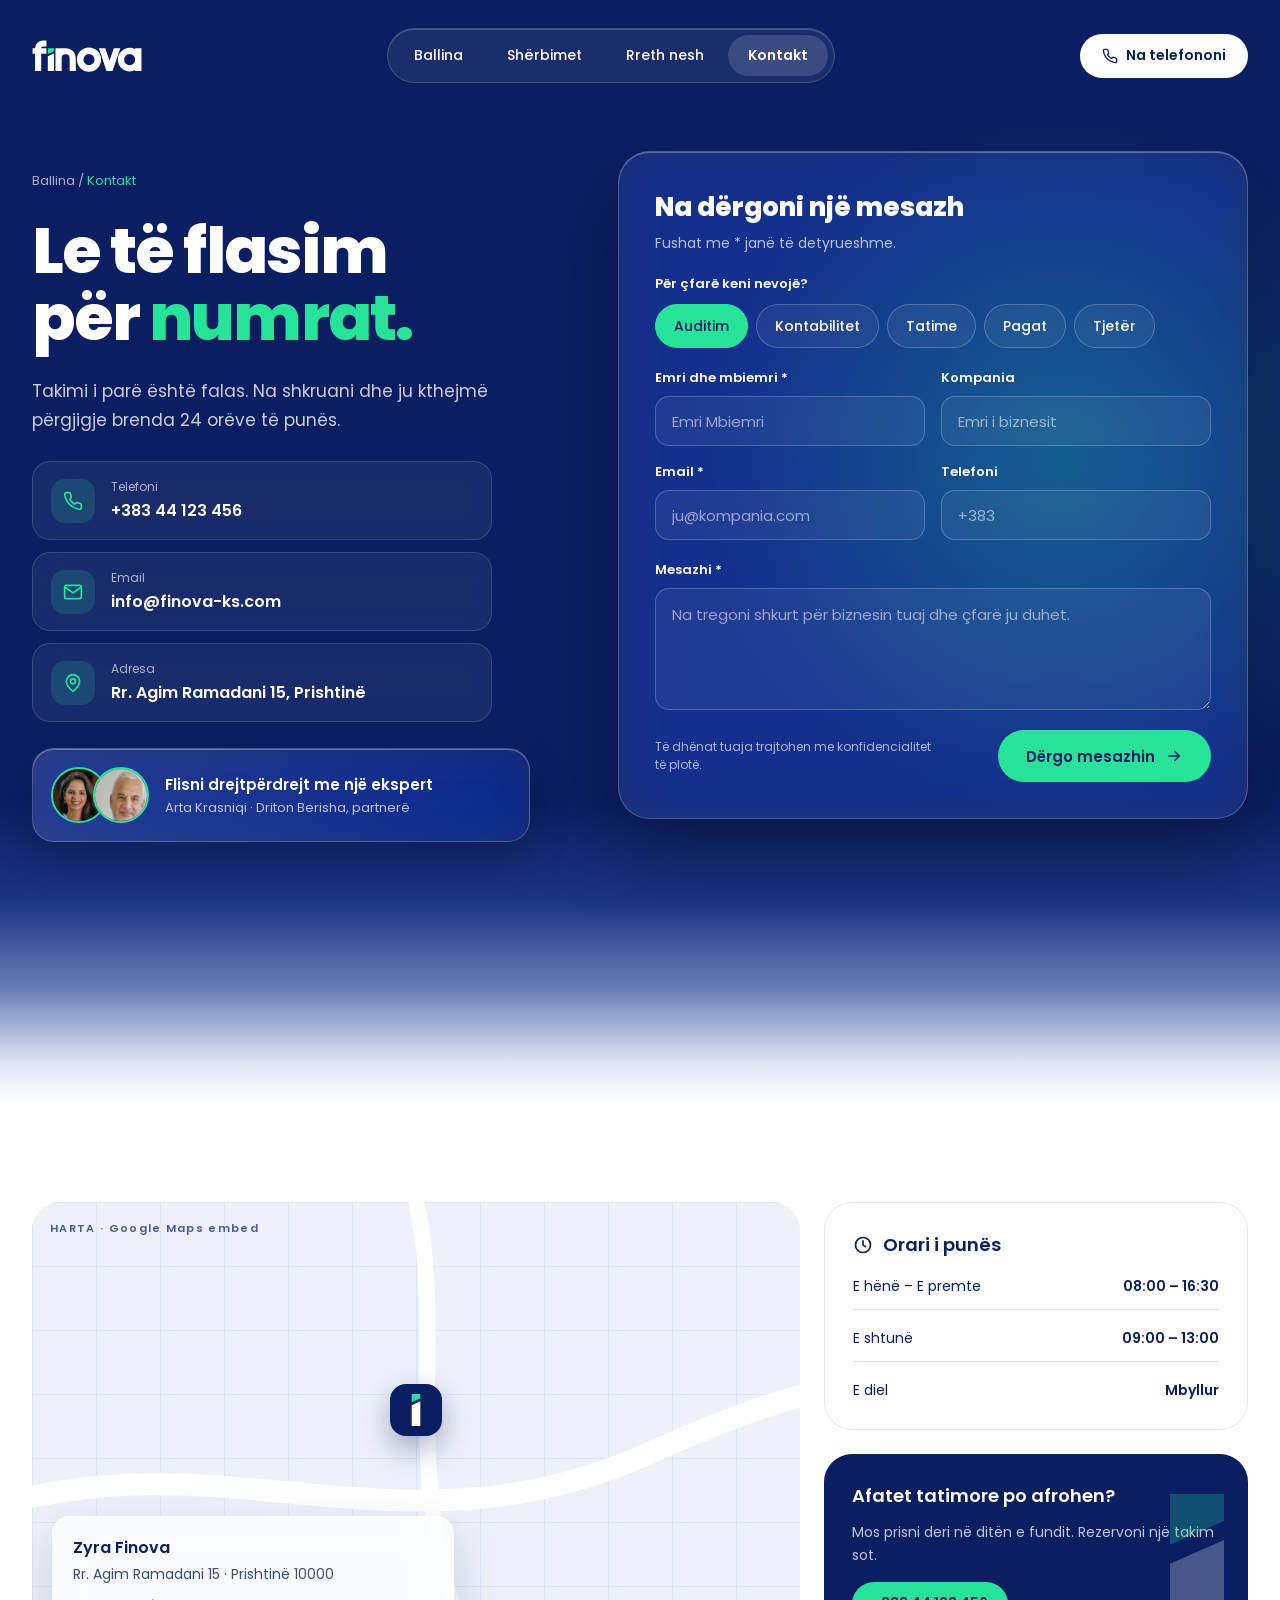
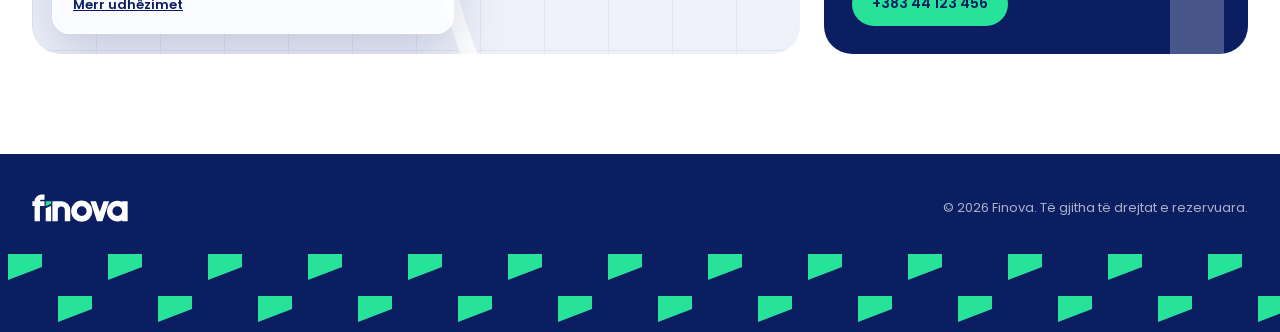
==== kontakt.html @ 89116304 "Add files via upload" ====
<!doctype html>
<html lang="sq">
<head>
<meta charset="utf-8">
<meta name="viewport" content="width=device-width, initial-scale=1">
<title>Finova · Kontakt</title>
<meta name="description" content="Finova: auditim, kontabilitet dhe këshillim financiar. Saktësi me qasje njerëzore.">
<link rel="icon" href="images/favicon.svg" type="image/svg+xml">
<link rel="preconnect" href="https://fonts.googleapis.com">
<link rel="stylesheet" href="https://fonts.googleapis.com/css2?family=Poppins:wght@400;500;600;800&amp;display=swap">
<style>
body{margin:0;background:#ffffff}
a{color:inherit;text-decoration:none}a:hover{color:inherit;opacity:.85}
@keyframes fnUp{from{opacity:0;translate:0 28px}to{opacity:1;translate:0 0}}
@keyframes fnPop{from{opacity:0;scale:.9}to{opacity:1;scale:1}}
@keyframes fnDrift{0%{translate:0 0}100%{translate:-70px 50px}}
@keyframes fnUnder{from{background-size:0% 5px}to{background-size:100% 5px}}
@keyframes fnPing{0%{box-shadow:0 0 0 0 rgba(39,227,154,.65)}100%{box-shadow:0 0 0 12px rgba(39,227,154,0)}}
@keyframes fnBar{from{width:0}to{width:100%}}
.fn-up{animation:fnUp .9s cubic-bezier(.2,.7,.2,1) both}
.fn-pop{animation:fnPop 1.1s cubic-bezier(.2,.7,.2,1) both}
.fn-d1{animation-delay:.05s}.fn-d2{animation-delay:.18s}.fn-d3{animation-delay:.32s}.fn-d4{animation-delay:.46s}.fn-d5{animation-delay:.6s}
.fn-under{background:linear-gradient(#27E39A,#27E39A) left 92%/0% 5px no-repeat;animation:fnUnder 1s 1s ease-out forwards}
.fn-ping{animation:fnPing 1.8s ease-out infinite}
.fn-bar{animation:fnBar 2.2s .9s cubic-bezier(.2,.7,.2,1) both}
.fn-btn{transition:transform .25s ease,box-shadow .25s ease}.fn-btn:hover{transform:translateY(-2px);box-shadow:0 12px 28px rgba(39,227,154,.35)}
.fn-lift{transition:transform .4s cubic-bezier(.2,.7,.2,1),box-shadow .4s ease}.fn-lift:hover{transform:translateY(-6px);box-shadow:0 28px 60px rgba(11,30,98,.16)}
.fn-zoom img{transition:transform .9s cubic-bezier(.2,.7,.2,1)}.fn-zoom:hover img{transform:scale(1.06)}
@supports (animation-timeline: view()){.fn-reveal{animation:fnUp linear both;animation-timeline:view();animation-range:entry 0% cover 28%}}
@media (prefers-reduced-motion: reduce){*{animation:none!important;transition:none!important}}
input::placeholder,textarea::placeholder{color:rgba(255,255,255,0.55)}
@keyframes fnPulse{0%{transform:scale(1);opacity:.6}100%{transform:scale(2.4);opacity:0}}
</style>
<style>@media (max-width:640px){h1{font-size:44px!important}h2{font-size:32px!important}header nav{order:3;width:100%;justify-content:center}}</style>
</head>
<body>
<div style="font-family: 'Poppins', system-ui, sans-serif; color: #0B1E62; background: #ffffff; min-width: 0">

<!-- ============ HERO + FORM ============ -->
<section style="position: relative; overflow: hidden; background: linear-gradient(180deg, #0B1E62 0%, #0B1E62 calc(100% - 300px), #1c3583 calc(100% - 200px), #6f80b8 calc(100% - 110px), #dfe4f3 calc(100% - 40px), #ffffff 100%); color: #ffffff; padding-bottom: 260px">
  <div aria-hidden="true" style="position: absolute; width: 760px; height: 760px; right: -160px; top: 80px; border-radius: 50%; background: radial-gradient(circle, rgba(39,227,154,0.24) 0%, rgba(39,227,154,0) 65%)"></div>

  <header style="position: relative; max-width: 1240px; margin: 0 auto; padding: 28px 32px; display: flex; flex-wrap: wrap; align-items: center; justify-content: space-between; gap: 20px">
    <a href="index.html" aria-label="Finova, ballina" style="display: flex">
      <svg role="img" aria-label="finova" viewBox="398 370 1206 352" style="height: 32px; width: 110px"><g fill="#ffffff" fill-rule="evenodd"><path d="M430,712 L430,520 L402,520 L402,460 L430,460 A90,85 0 0 1 520,375 L555,375 L555,442 L520,442 A23,18 0 0 0 497,460 L555,460 L555,520 L497,520 L497,712 Z"></path><path d="M570,548 L638,518 L638,712 L570,712 Z"></path><path d="M654,712 L654,460 L770,460 A108,108 0 0 1 878,568 L878,712 L810,712 L810,572 A44,44 0 0 0 722,572 L722,712 Z"></path><path d="M890,586 a133,133 0 1 0 266,0 a133,133 0 1 0 -266,0 Z M962,586 a61,61 0 1 0 122,0 a61,61 0 1 0 -122,0 Z"></path><path d="M1132,460 L1202,460 L1249,595 L1297,460 L1367,460 L1282,712 L1215,712 Z"></path><path d="M1531,460 L1600,460 L1600,712 L1531,712 L1531,701 A130,130 0 1 1 1531,471 Z M1409,586 a61,61 0 1 0 122,0 a61,61 0 1 0 -122,0 Z"></path></g><path fill="#27E39A" d="M570,460 L638,460 L638,494 L570,524 Z"></path></svg>
    </a>
    <nav aria-label="Kryesore" style="display: flex; flex-wrap: wrap; gap: 4px; padding: 6px; border-radius: 999px; background: rgba(255,255,255,0.07); border: 1px solid rgba(255,255,255,0.16); backdrop-filter: blur(16px); -webkit-backdrop-filter: blur(16px); box-shadow: inset 0 1px 0 rgba(255,255,255,0.18)">
      <a href="index.html" style="padding: 10px 20px; border-radius: 999px; font-size: 14px; font-weight: 500">Ballina</a>
      <a href="sherbimet.html" style="padding: 10px 20px; border-radius: 999px; font-size: 14px; font-weight: 500">Shërbimet</a>
      <a href="index.html#rreth" style="padding: 10px 20px; border-radius: 999px; font-size: 14px; font-weight: 500">Rreth nesh</a>
      <a href="kontakt.html" style="padding: 10px 20px; border-radius: 999px; font-size: 14px; font-weight: 600; background: rgba(255,255,255,0.14)">Kontakt</a>
    </nav>
    <a href="tel:+38344123456" style="display: inline-flex; align-items: center; gap: 8px; min-height: 44px; padding: 0 22px; border-radius: 999px; background: #ffffff; color: #0B1E62; font-size: 14px; font-weight: 600"><svg width="16" height="16" viewBox="0 0 24 24" fill="none" stroke="currentColor" stroke-width="2" stroke-linecap="round" stroke-linejoin="round" aria-hidden="true"><path d="M22 16.9v3a2 2 0 0 1-2.2 2 19.8 19.8 0 0 1-8.6-3.1 19.5 19.5 0 0 1-6-6A19.8 19.8 0 0 1 2.1 4.2 2 2 0 0 1 4.1 2h3a2 2 0 0 1 2 1.7c.1.9.4 1.8.7 2.7a2 2 0 0 1-.5 2.1L8 9.8a16 16 0 0 0 6 6l1.3-1.3a2 2 0 0 1 2.1-.5c.9.3 1.8.6 2.7.7a2 2 0 0 1 1.7 2z"></path></svg>Na telefononi</a>
  </header>

  <div style="position: relative; max-width: 1240px; margin: 0 auto; padding: 40px 32px 0; display: flex; flex-wrap: wrap; gap: 56px; align-items: flex-start">
    <div style="flex: 1 1 420px; min-width: 0; display: flex; flex-direction: column; gap: 26px; padding-top: 20px">
      <span style="font-size: 13px; color: rgba(255,255,255,0.65)"><a href="index.html">Ballina</a> / <span style="color: #27E39A">Kontakt</span></span>
      <h1 class="fn-up fn-d2" style="margin: 0; font-size: 64px; line-height: 1.05; font-weight: 800; letter-spacing: -0.03em">Le të flasim<br>për <span style="color: #27E39A">numrat.</span></h1>
      <p class="fn-up fn-d3" style="margin: 0; max-width: 460px; font-size: 17px; line-height: 1.7; color: rgba(255,255,255,0.78)">Takimi i parë është falas. Na shkruani dhe ju kthejmë përgjigje brenda 24 orëve të punës.</p>
      <div class="fn-up fn-d4" style="display: flex; flex-direction: column; gap: 12px; max-width: 460px">
        
          <a class="fn-lift" href="tel:+38344123456" style="display: flex; align-items: center; gap: 16px; padding: 16px 18px; border-radius: 18px; background: rgba(255,255,255,0.06); border: 1px solid rgba(255,255,255,0.14); backdrop-filter: blur(12px); -webkit-backdrop-filter: blur(12px)">
            <span style="width: 44px; height: 44px; flex: none; border-radius: 14px; background: rgba(39,227,154,0.16); color: #27E39A; display: flex; align-items: center; justify-content: center">
              <svg width="20" height="20" viewBox="0 0 24 24" fill="none" stroke="currentColor" stroke-width="2" stroke-linecap="round" stroke-linejoin="round" aria-hidden="true"><path d="M22 16.9v3a2 2 0 0 1-2.2 2 19.8 19.8 0 0 1-8.6-3.1 19.5 19.5 0 0 1-6-6A19.8 19.8 0 0 1 2.1 4.2 2 2 0 0 1 4.1 2h3a2 2 0 0 1 2 1.7c.1.9.4 1.8.7 2.7a2 2 0 0 1-.5 2.1L8 9.8a16 16 0 0 0 6 6l1.3-1.3a2 2 0 0 1 2.1-.5c.9.3 1.8.6 2.7.7a2 2 0 0 1 1.7 2z"></path></svg>
              
              
            </span>
            <span style="display: flex; flex-direction: column; gap: 2px">
              <span style="font-size: 12px; color: rgba(255,255,255,0.65)">Telefoni</span>
              <span style="font-size: 16px; font-weight: 600">+383 44 123 456</span>
            </span>
          </a>
        
          <a class="fn-lift" href="mailto:info@finova-ks.com" style="display: flex; align-items: center; gap: 16px; padding: 16px 18px; border-radius: 18px; background: rgba(255,255,255,0.06); border: 1px solid rgba(255,255,255,0.14); backdrop-filter: blur(12px); -webkit-backdrop-filter: blur(12px)">
            <span style="width: 44px; height: 44px; flex: none; border-radius: 14px; background: rgba(39,227,154,0.16); color: #27E39A; display: flex; align-items: center; justify-content: center">
              
              <svg width="20" height="20" viewBox="0 0 24 24" fill="none" stroke="currentColor" stroke-width="2" stroke-linecap="round" stroke-linejoin="round" aria-hidden="true"><rect x="2" y="4" width="20" height="16" rx="2"></rect><path d="m22 6-10 7L2 6"></path></svg>
              
            </span>
            <span style="display: flex; flex-direction: column; gap: 2px">
              <span style="font-size: 12px; color: rgba(255,255,255,0.65)">Email</span>
              <span style="font-size: 16px; font-weight: 600">info@finova-ks.com</span>
            </span>
          </a>
        
          <a class="fn-lift" href="#" style="display: flex; align-items: center; gap: 16px; padding: 16px 18px; border-radius: 18px; background: rgba(255,255,255,0.06); border: 1px solid rgba(255,255,255,0.14); backdrop-filter: blur(12px); -webkit-backdrop-filter: blur(12px)">
            <span style="width: 44px; height: 44px; flex: none; border-radius: 14px; background: rgba(39,227,154,0.16); color: #27E39A; display: flex; align-items: center; justify-content: center">
              
              
              <svg width="20" height="20" viewBox="0 0 24 24" fill="none" stroke="currentColor" stroke-width="2" stroke-linecap="round" stroke-linejoin="round" aria-hidden="true"><path d="M20 10c0 6-8 12-8 12s-8-6-8-12a8 8 0 0 1 16 0z"></path><circle cx="12" cy="10" r="3"></circle></svg>
            </span>
            <span style="display: flex; flex-direction: column; gap: 2px">
              <span style="font-size: 12px; color: rgba(255,255,255,0.65)">Adresa</span>
              <span style="font-size: 16px; font-weight: 600">Rr. Agim Ramadani 15, Prishtinë</span>
            </span>
          </a>
        
      </div>
      <div class="fn-up fn-d5" style="max-width: 460px; display: flex; align-items: center; gap: 16px; padding: 18px; border-radius: 22px; background: linear-gradient(135deg, rgba(255,255,255,0.14), rgba(255,255,255,0.04)); border: 1px solid rgba(255,255,255,0.22); backdrop-filter: blur(18px) saturate(150%); -webkit-backdrop-filter: blur(18px) saturate(150%); box-shadow: 0 20px 40px rgba(0,0,0,0.2), inset 0 1px 0 rgba(255,255,255,0.3)">
        <div style="display: flex; flex: none">
          <img src="images/av1.jpg" alt="" style="width: 52px; height: 52px; border-radius: 50%; object-fit: cover; border: 2px solid #27E39A">
          <img src="images/av2.jpg" alt="" style="width: 52px; height: 52px; border-radius: 50%; object-fit: cover; border: 2px solid #27E39A; margin-left: -14px">
        </div>
        <div style="display: flex; flex-direction: column; gap: 2px">
          <span style="font-size: 15px; font-weight: 600">Flisni drejtpërdrejt me një ekspert</span>
          <span style="font-size: 13px; color: rgba(255,255,255,0.72)">Arta Krasniqi · Driton Berisha, partnerë</span>
        </div>
      </div>
    </div>

    <!-- GLASS FORM -->
    <div class="fn-pop fn-d3" style="flex: 1 1 520px; min-width: 0; padding: 36px; border-radius: 32px; background: rgba(255,255,255,0.08); border: 1px solid rgba(255,255,255,0.22); backdrop-filter: blur(24px) saturate(150%); -webkit-backdrop-filter: blur(24px) saturate(150%); box-shadow: 0 40px 80px rgba(0,0,0,0.3), inset 0 1px 0 rgba(255,255,255,0.3); box-sizing: border-box">
      <div data-if="sent" hidden>
        <div style="min-height: 520px; display: flex; flex-direction: column; align-items: center; justify-content: center; gap: 18px; text-align: center">
          <span style="width: 72px; height: 72px; border-radius: 50%; background: #27E39A; color: #0B1E62; display: flex; align-items: center; justify-content: center"><svg width="34" height="34" viewBox="0 0 24 24" fill="none" stroke="currentColor" stroke-width="3" stroke-linecap="round" stroke-linejoin="round" aria-hidden="true"><path d="M20 6 9 17l-5-5"></path></svg></span>
          <h2 style="margin: 0; font-size: 30px; font-weight: 800">Faleminderit!</h2>
          <p style="margin: 0; max-width: 340px; font-size: 15px; line-height: 1.7; color: rgba(255,255,255,0.78)">Mesazhi u pranua. Një nga ekspertët tanë do t’ju kontaktojë së shpejti.</p>
          <button type="button" data-action="reset" style="min-height: 44px; padding: 0 22px; border-radius: 999px; border: 1px solid rgba(255,255,255,0.3); background: transparent; color: #ffffff; font: 600 14px 'Poppins', sans-serif; cursor: pointer">Dërgo një mesazh tjetër</button>
        </div>
      </div>
      <div data-if="notSent">
        <form style="display: flex; flex-direction: column; gap: 20px">
          <div style="display: flex; flex-direction: column; gap: 6px">
            <h2 style="margin: 0; font-size: 26px; font-weight: 800">Na dërgoni një mesazh</h2>
            <span style="font-size: 14px; color: rgba(255,255,255,0.7)">Fushat me * janë të detyrueshme.</span>
          </div>
          <fieldset style="margin: 0; padding: 0; border: 0; display: flex; flex-direction: column; gap: 10px">
            <legend style="padding: 0; margin-bottom: 10px; font-size: 13px; font-weight: 600">Për çfarë keni nevojë?</legend>
            <div style="display: flex; flex-wrap: wrap; gap: 8px">
              
                <button type="button" data-topic="Auditim" aria-pressed="true" style="min-height: 44px; padding: 0 18px; border-radius: 999px; font: 500 14px 'Poppins', sans-serif; cursor: pointer; border: 1px solid #27E39A; background: #27E39A; color: #0B1E62">Auditim</button>
              
                <button type="button" data-topic="Kontabilitet" aria-pressed="false" style="min-height: 44px; padding: 0 18px; border-radius: 999px; font: 500 14px 'Poppins', sans-serif; cursor: pointer; border: 1px solid rgba(255,255,255,0.22); background: rgba(255,255,255,0.06); color: #ffffff">Kontabilitet</button>
              
                <button type="button" data-topic="Tatime" aria-pressed="false" style="min-height: 44px; padding: 0 18px; border-radius: 999px; font: 500 14px 'Poppins', sans-serif; cursor: pointer; border: 1px solid rgba(255,255,255,0.22); background: rgba(255,255,255,0.06); color: #ffffff">Tatime</button>
              
                <button type="button" data-topic="Pagat" aria-pressed="false" style="min-height: 44px; padding: 0 18px; border-radius: 999px; font: 500 14px 'Poppins', sans-serif; cursor: pointer; border: 1px solid rgba(255,255,255,0.22); background: rgba(255,255,255,0.06); color: #ffffff">Pagat</button>
              
                <button type="button" data-topic="Tjetër" aria-pressed="false" style="min-height: 44px; padding: 0 18px; border-radius: 999px; font: 500 14px 'Poppins', sans-serif; cursor: pointer; border: 1px solid rgba(255,255,255,0.22); background: rgba(255,255,255,0.06); color: #ffffff">Tjetër</button>
              
            </div>
          </fieldset>
          <div style="display: grid; grid-template-columns: repeat(auto-fit, minmax(200px, 1fr)); gap: 16px">
            <label style="display: flex; flex-direction: column; gap: 8px; font-size: 13px; font-weight: 600">Emri dhe mbiemri *
              <input type="text" placeholder="Emri Mbiemri" style="min-height: 50px; padding: 0 16px; border-radius: 14px; border: 1px solid rgba(255,255,255,0.22); background: rgba(255,255,255,0.06); color: #ffffff; font: 400 15px 'Poppins', sans-serif; box-sizing: border-box; width: 100%">
            </label>
            <label style="display: flex; flex-direction: column; gap: 8px; font-size: 13px; font-weight: 600">Kompania
              <input type="text" placeholder="Emri i biznesit" style="min-height: 50px; padding: 0 16px; border-radius: 14px; border: 1px solid rgba(255,255,255,0.22); background: rgba(255,255,255,0.06); color: #ffffff; font: 400 15px 'Poppins', sans-serif; box-sizing: border-box; width: 100%">
            </label>
            <label style="display: flex; flex-direction: column; gap: 8px; font-size: 13px; font-weight: 600">Email *
              <input type="email" placeholder="ju@kompania.com" style="min-height: 50px; padding: 0 16px; border-radius: 14px; border: 1px solid rgba(255,255,255,0.22); background: rgba(255,255,255,0.06); color: #ffffff; font: 400 15px 'Poppins', sans-serif; box-sizing: border-box; width: 100%">
            </label>
            <label style="display: flex; flex-direction: column; gap: 8px; font-size: 13px; font-weight: 600">Telefoni
              <input type="tel" placeholder="+383" style="min-height: 50px; padding: 0 16px; border-radius: 14px; border: 1px solid rgba(255,255,255,0.22); background: rgba(255,255,255,0.06); color: #ffffff; font: 400 15px 'Poppins', sans-serif; box-sizing: border-box; width: 100%">
            </label>
          </div>
          <label style="display: flex; flex-direction: column; gap: 8px; font-size: 13px; font-weight: 600">Mesazhi *
            <textarea rows="4" placeholder="Na tregoni shkurt për biznesin tuaj dhe çfarë ju duhet." style="padding: 14px 16px; border-radius: 14px; border: 1px solid rgba(255,255,255,0.22); background: rgba(255,255,255,0.06); color: #ffffff; font: 400 15px 'Poppins', sans-serif; resize: vertical; box-sizing: border-box; width: 100%"></textarea>
          </label>
          <div style="display: flex; flex-wrap: wrap; gap: 16px; align-items: center; justify-content: space-between">
            <span style="font-size: 12px; color: rgba(255,255,255,0.65); max-width: 280px">Të dhënat tuaja trajtohen me konfidencialitet të plotë.</span>
            <button type="button" data-action="send" style="display: inline-flex; align-items: center; gap: 10px; min-height: 52px; padding: 0 28px; border: 0; border-radius: 999px; background: #27E39A; color: #0B1E62; font: 600 15px 'Poppins', sans-serif; cursor: pointer">Dërgo mesazhin <svg width="18" height="18" viewBox="0 0 24 24" fill="none" stroke="currentColor" stroke-width="2" stroke-linecap="round" stroke-linejoin="round" aria-hidden="true"><path d="M5 12h14M13 6l6 6-6 6"></path></svg></button>
          </div>
        </form>
      </div>
    </div>
  </div>
</section>

<!-- ============ MAP + HOURS ============ -->
<section style="max-width: 1240px; margin: 0 auto; padding: 100px 32px; display: flex; flex-wrap: wrap; gap: 24px">
  <div class="fn-reveal" style="position: relative; flex: 2 1 560px; min-width: 0; min-height: 420px; border-radius: 28px; overflow: hidden; background: #eef1f9">
    <svg aria-hidden="true" width="100%" height="100%" style="position: absolute; inset: 0">
      <defs><pattern id="mapGrid" width="64" height="64" patternUnits="userSpaceOnUse"><path d="M64 0H0v64" fill="none" stroke="#dfe4f3" stroke-width="2"></path></pattern></defs>
      <rect width="100%" height="100%" fill="url(#mapGrid)"></rect>
      <path d="M-20 300 C 200 240, 380 360, 620 250 S 980 160, 1200 220" fill="none" stroke="#ffffff" stroke-width="22"></path>
      <path d="M380 -20 C 420 140, 360 260, 440 460" fill="none" stroke="#ffffff" stroke-width="16"></path>
    </svg>
    <div style="position: absolute; left: 50%; top: 46%; transform: translate(-50%, -50%); display: flex; align-items: center; justify-content: center">
      <span aria-hidden="true" style="position: absolute; width: 48px; height: 48px; border-radius: 50%; background: rgba(39,227,154,0.5); animation: fnPulse 2s ease-out infinite"></span>
      <span style="position: relative; width: 52px; height: 52px; border-radius: 16px; background: #0B1E62; display: flex; align-items: center; justify-content: center; box-shadow: 0 12px 30px rgba(11,30,98,0.35)"><svg aria-hidden="true" viewBox="0 0 68 252" style="width: 12px; height: 32px"><path d="M0 0h68v34L0 64z" fill="#27E39A"></path><path d="M0 88l68-30v194H0z" fill="#ffffff"></path></svg></span>
    </div>
    <span style="position: absolute; top: 18px; left: 18px; font-size: 11px; font-weight: 600; letter-spacing: 0.12em; color: #4a5a94">HARTA · Google Maps embed</span>
    <div style="position: absolute; left: 20px; bottom: 20px; right: 20px; max-width: 360px; padding: 18px 20px; border-radius: 18px; background: rgba(255,255,255,0.72); border: 1px solid rgba(255,255,255,0.9); backdrop-filter: blur(18px) saturate(160%); -webkit-backdrop-filter: blur(18px) saturate(160%); box-shadow: 0 20px 50px rgba(11,30,98,0.18); display: flex; flex-direction: column; gap: 4px">
      <span style="font-size: 16px; font-weight: 600">Zyra Finova</span>
      <span style="font-size: 14px; color: #3d4a7a">Rr. Agim Ramadani 15 · Prishtinë 10000</span>
      <a href="#" style="margin-top: 6px; font-size: 13px; font-weight: 600; text-decoration: underline">Merr udhëzimet</a>
    </div>
  </div>
  <div style="flex: 1 1 320px; min-width: 0; display: flex; flex-direction: column; gap: 24px">
    <div class="fn-reveal fn-lift" style="flex: 1; padding: 28px; border-radius: 28px; border: 1px solid #e3e7f3; display: flex; flex-direction: column; gap: 18px">
      <span style="display: inline-flex; align-items: center; gap: 10px; font-size: 18px; font-weight: 600"><svg width="20" height="20" viewBox="0 0 24 24" fill="none" stroke="#0B1E62" stroke-width="2" stroke-linecap="round" stroke-linejoin="round" aria-hidden="true"><circle cx="12" cy="12" r="9"></circle><path d="M12 7v5l3 2"></path></svg>Orari i punës</span>
      <div style="display: flex; justify-content: space-between; font-size: 14px; padding-bottom: 12px; border-bottom: 1px solid #e3e7f3"><span>E hënë – E premte</span><span style="font-weight: 600">08:00 – 16:30</span></div>
      <div style="display: flex; justify-content: space-between; font-size: 14px; padding-bottom: 12px; border-bottom: 1px solid #e3e7f3"><span>E shtunë</span><span style="font-weight: 600">09:00 – 13:00</span></div>
      <div style="display: flex; justify-content: space-between; font-size: 14px"><span>E diel</span><span style="font-weight: 600">Mbyllur</span></div>
    </div>
    <div style="position: relative; overflow: hidden; padding: 28px; border-radius: 28px; background: #0B1E62; color: #ffffff; display: flex; flex-direction: column; gap: 12px">
      <span style="font-size: 18px; font-weight: 600">Afatet tatimore po afrohen?</span>
      <span style="font-size: 14px; line-height: 1.6; color: rgba(255,255,255,0.75)">Mos prisni deri në ditën e fundit. Rezervoni një takim sot.</span>
      <a href="tel:+38344123456" style="align-self: flex-start; display: inline-flex; align-items: center; min-height: 44px; padding: 0 20px; margin-top: 4px; border-radius: 999px; background: #27E39A; color: #0B1E62; font-size: 14px; font-weight: 600">+383 44 123 456</a>
      <svg aria-hidden="true" viewBox="0 0 68 252" style="position: absolute; right: 24px; bottom: -40px; width: 54px; height: 200px; opacity: 0.25"><path d="M0 0h68v34L0 64z" fill="#27E39A"></path><path d="M0 88l68-30v194H0z" fill="#ffffff"></path></svg>
    </div>
  </div>
</section>

<!-- ============ FOOTER ============ -->
<footer style="position: relative; overflow: hidden; background: #0B1E62; color: #ffffff">
  <div style="max-width: 1240px; margin: 0 auto; padding: 40px 32px 110px; display: flex; flex-wrap: wrap; justify-content: space-between; align-items: center; gap: 16px; font-size: 13px; color: rgba(255,255,255,0.65)">
    <svg role="img" aria-label="finova" viewBox="398 370 1206 352" style="height: 28px; width: 96px"><g fill="#ffffff" fill-rule="evenodd"><path d="M430,712 L430,520 L402,520 L402,460 L430,460 A90,85 0 0 1 520,375 L555,375 L555,442 L520,442 A23,18 0 0 0 497,460 L555,460 L555,520 L497,520 L497,712 Z"></path><path d="M570,548 L638,518 L638,712 L570,712 Z"></path><path d="M654,712 L654,460 L770,460 A108,108 0 0 1 878,568 L878,712 L810,712 L810,572 A44,44 0 0 0 722,572 L722,712 Z"></path><path d="M890,586 a133,133 0 1 0 266,0 a133,133 0 1 0 -266,0 Z M962,586 a61,61 0 1 0 122,0 a61,61 0 1 0 -122,0 Z"></path><path d="M1132,460 L1202,460 L1249,595 L1297,460 L1367,460 L1282,712 L1215,712 Z"></path><path d="M1531,460 L1600,460 L1600,712 L1531,712 L1531,701 A130,130 0 1 1 1531,471 Z M1409,586 a61,61 0 1 0 122,0 a61,61 0 1 0 -122,0 Z"></path></g><path fill="#27E39A" d="M570,460 L638,460 L638,494 L570,524 Z"></path></svg>
    <span>© 2026 Finova. Të gjitha të drejtat e rezervuara.</span>
  </div>
  <svg aria-hidden="true" width="100%" height="84" style="position: absolute; left: 0; bottom: 0">
    <defs><pattern id="chipsFootC" width="100" height="84" patternUnits="userSpaceOnUse"><path d="M8 6h34v13L8 32z" fill="#27E39A"></path><path d="M58 48h34v13L58 74z" fill="#27E39A"></path></pattern></defs>
    <rect width="100%" height="84" fill="url(#chipsFootC)"></rect>
  </svg>
</footer>

</div>
<script>
(function(){
  var els=document.querySelectorAll('[data-count]');
  if('IntersectionObserver' in window && els.length){
    var fmt=function(n){return n>=1000?Math.floor(n/1000)+','+String(n%1000).padStart(3,'0'):String(n)};
    els.forEach(function(e){e.textContent='0'});
    var io=new IntersectionObserver(function(es){es.forEach(function(en){if(!en.isIntersecting)return;io.unobserve(en.target);var el=en.target,to=+el.dataset.count,t0=performance.now();(function st(t){var k=Math.min(1,(t-t0)/1600);el.textContent=fmt(Math.round(to*(1-Math.pow(1-k,3))));if(k<1)requestAnimationFrame(st)})(t0)})},{threshold:.3});
    els.forEach(function(e){io.observe(e)});
  }
  var pills=document.querySelectorAll('[data-topic]');
  pills.forEach(function(b){b.addEventListener('click',function(){pills.forEach(function(o){var on=o===b;o.setAttribute('aria-pressed',on);o.style.background=on?'#27E39A':'rgba(255,255,255,0.06)';o.style.color=on?'#0B1E62':'#ffffff';o.style.borderColor=on?'#27E39A':'rgba(255,255,255,0.22)'})})});
  var show=function(sent){document.querySelectorAll('[data-if=sent]').forEach(function(e){e.hidden=!sent});document.querySelectorAll('[data-if=notSent]').forEach(function(e){e.hidden=sent})};
  document.querySelectorAll('[data-action=send]').forEach(function(b){b.addEventListener('click',function(){show(true)})});
  document.querySelectorAll('[data-action=reset]').forEach(function(b){b.addEventListener('click',function(){show(false)})});
})();
</script>
</body>
</html>
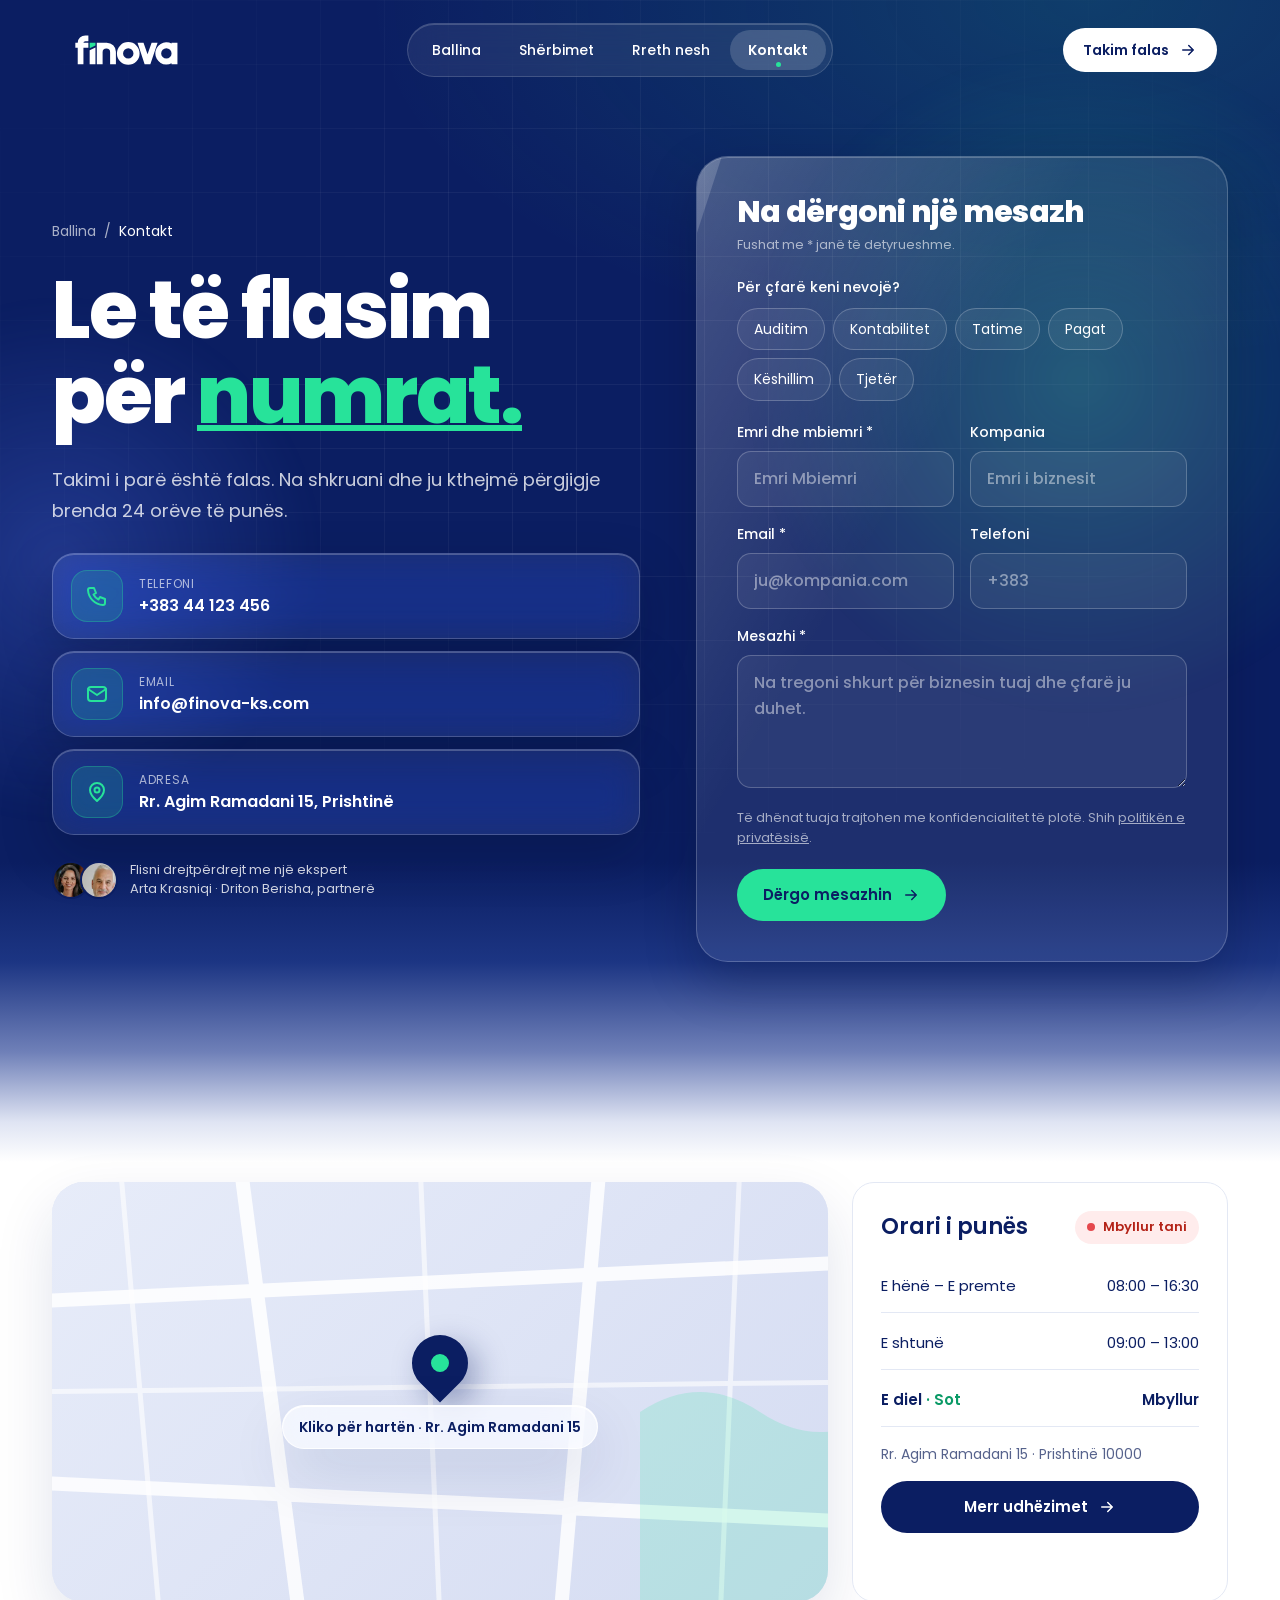
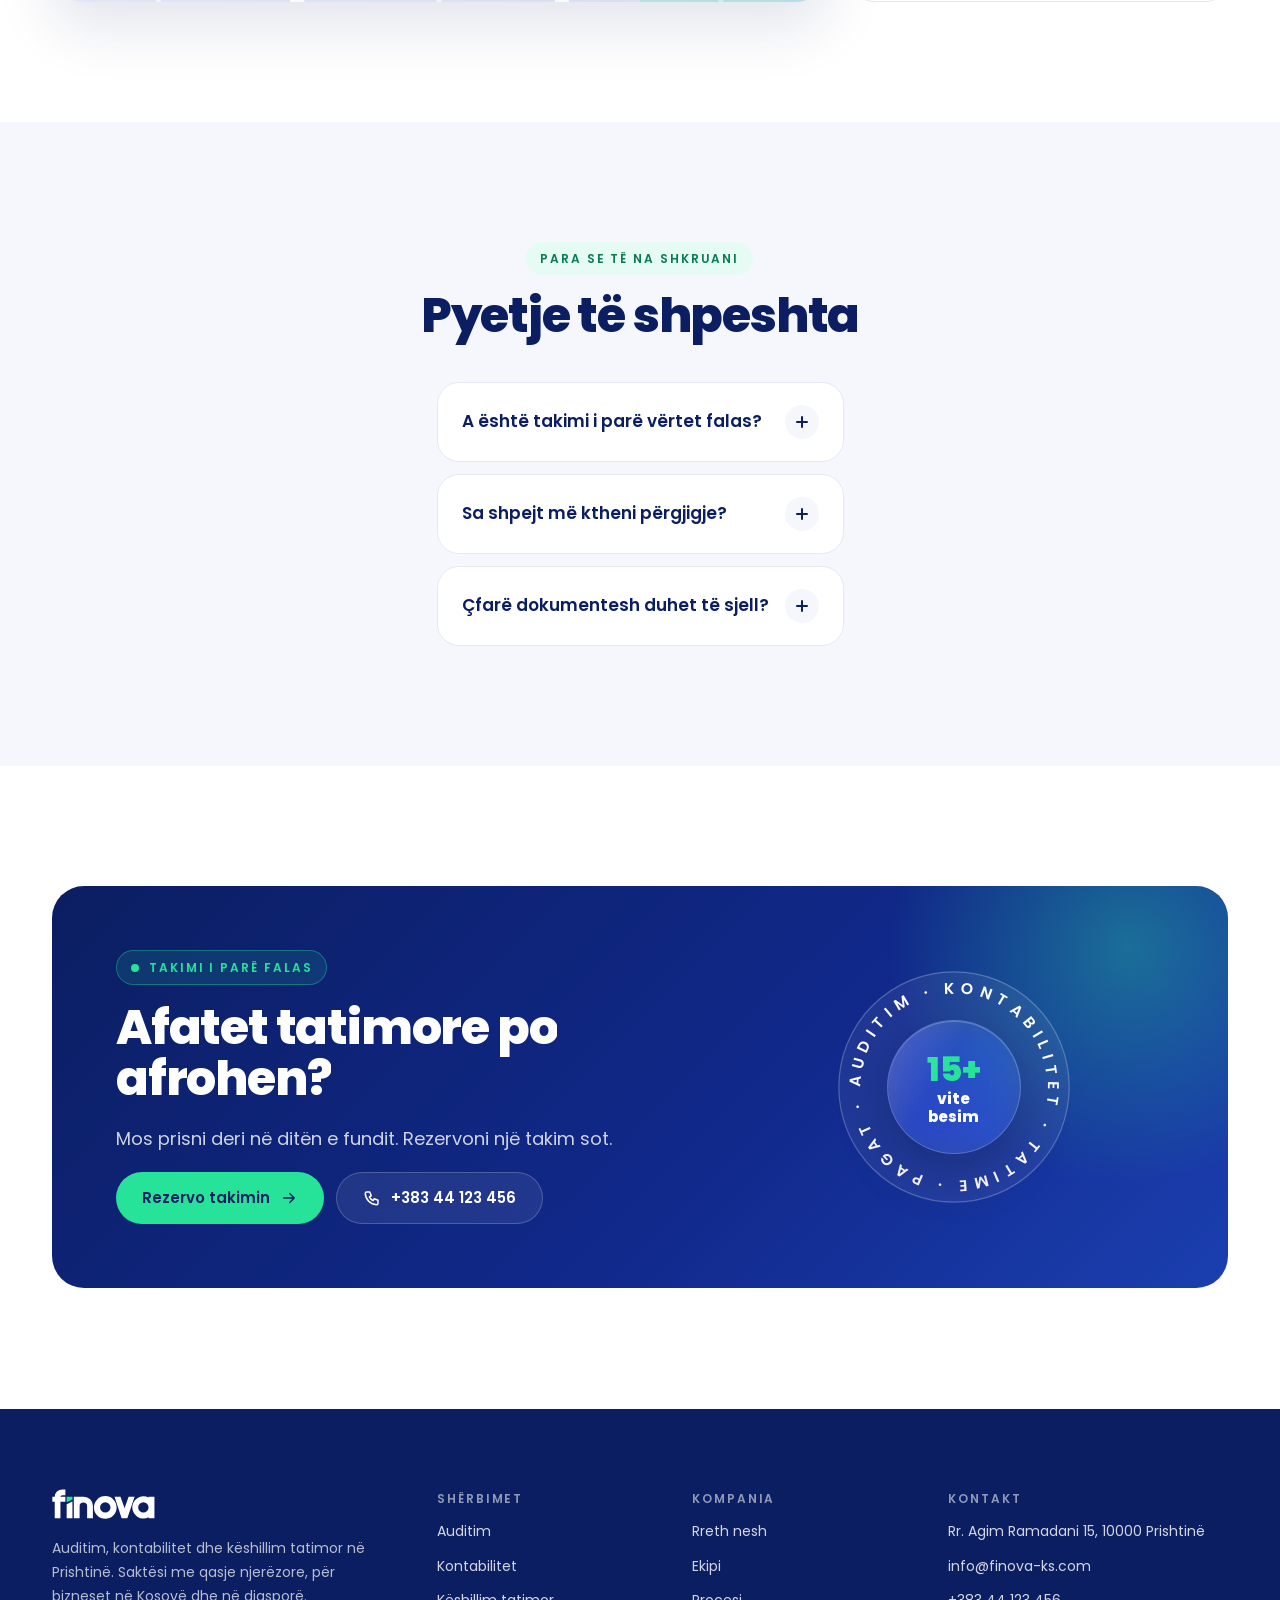
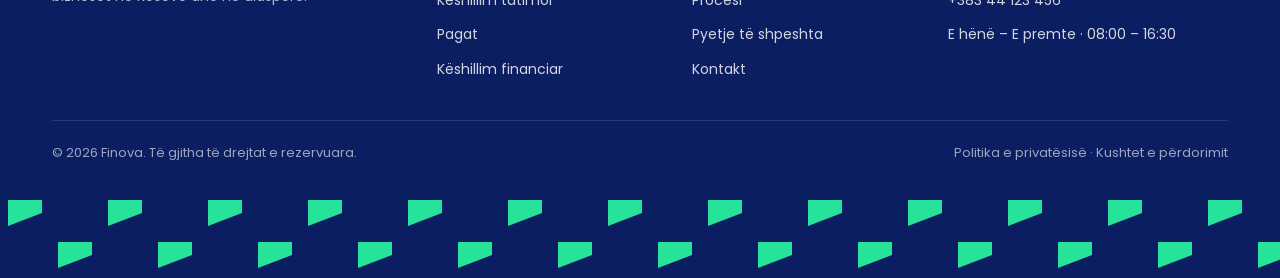
==== commit 952f21cb: "Rebuild site: shared CSS/JS, scroll animations, mobile layout, About & Privacy pages, SEO/GEO, faste" ====
--- a/kontakt.html
+++ b/kontakt.html
@@ -1,237 +1,179 @@
 <!doctype html>
-<html lang="sq">
+<html lang="sq" class="no-js">
 <head>
 <meta charset="utf-8">
-<meta name="viewport" content="width=device-width, initial-scale=1">
-<title>Finova · Kontakt</title>
-<meta name="description" content="Finova: auditim, kontabilitet dhe këshillim financiar. Saktësi me qasje njerëzore.">
+<meta name="viewport" content="width=device-width, initial-scale=1, viewport-fit=cover">
+<title>Kontakt · Rezervoni një takim falas | Finova Prishtinë</title>
+<meta name="description" content="Na kontaktoni për auditim, kontabilitet ose tatime. Telefon +383 44 123 456, email info@finova-ks.com, zyra në Rr. Agim Ramadani 15, Prishtinë. Përgjigje brenda 24 orëve.">
+<meta name="robots" content="index, follow, max-image-preview:large, max-snippet:-1">
+<link rel="canonical" href="https://finova-ks.com/kontakt.html">
+<link rel="alternate" hreflang="sq" href="https://finova-ks.com/kontakt.html">
+<link rel="alternate" hreflang="x-default" href="https://finova-ks.com/kontakt.html">
+<meta name="theme-color" content="#0B1E62">
+<meta name="format-detection" content="telephone=no">
+<meta name="geo.region" content="XK"><meta name="geo.placename" content="Prishtinë">
+<meta name="geo.position" content="42.66;21.16"><meta name="ICBM" content="42.66, 21.16">
+<meta property="og:type" content="website">
+<meta property="og:locale" content="sq_AL">
+<meta property="og:site_name" content="Finova">
+<meta property="og:title" content="Kontakt · Rezervoni një takim falas | Finova Prishtinë">
+<meta property="og:description" content="Na kontaktoni për auditim, kontabilitet ose tatime. Telefon +383 44 123 456, email info@finova-ks.com, zyra në Rr. Agim Ramadani 15, Prishtinë. Përgjigje brenda 24 orëve.">
+<meta property="og:url" content="https://finova-ks.com/kontakt.html">
+<meta property="og:image" content="https://finova-ks.com/images/og-image.png">
+<meta property="og:image:width" content="1200"><meta property="og:image:height" content="630">
+<meta property="og:image:alt" content="Finova: auditim, kontabilitet dhe këshillim tatimor në Prishtinë">
+<meta name="twitter:card" content="summary_large_image">
+<meta name="twitter:title" content="Kontakt · Rezervoni një takim falas | Finova Prishtinë">
+<meta name="twitter:description" content="Na kontaktoni për auditim, kontabilitet ose tatime. Telefon +383 44 123 456, email info@finova-ks.com, zyra në Rr. Agim Ramadani 15, Prishtinë. Përgjigje brenda 24 orëve.">
+<meta name="twitter:image" content="https://finova-ks.com/images/og-image.png">
 <link rel="icon" href="images/favicon.svg" type="image/svg+xml">
-<link rel="preconnect" href="https://fonts.googleapis.com">
-<link rel="stylesheet" href="https://fonts.googleapis.com/css2?family=Poppins:wght@400;500;600;800&amp;display=swap">
-<style>
-body{margin:0;background:#ffffff}
-a{color:inherit;text-decoration:none}a:hover{color:inherit;opacity:.85}
-@keyframes fnUp{from{opacity:0;translate:0 28px}to{opacity:1;translate:0 0}}
-@keyframes fnPop{from{opacity:0;scale:.9}to{opacity:1;scale:1}}
-@keyframes fnDrift{0%{translate:0 0}100%{translate:-70px 50px}}
-@keyframes fnUnder{from{background-size:0% 5px}to{background-size:100% 5px}}
-@keyframes fnPing{0%{box-shadow:0 0 0 0 rgba(39,227,154,.65)}100%{box-shadow:0 0 0 12px rgba(39,227,154,0)}}
-@keyframes fnBar{from{width:0}to{width:100%}}
-.fn-up{animation:fnUp .9s cubic-bezier(.2,.7,.2,1) both}
-.fn-pop{animation:fnPop 1.1s cubic-bezier(.2,.7,.2,1) both}
-.fn-d1{animation-delay:.05s}.fn-d2{animation-delay:.18s}.fn-d3{animation-delay:.32s}.fn-d4{animation-delay:.46s}.fn-d5{animation-delay:.6s}
-.fn-under{background:linear-gradient(#27E39A,#27E39A) left 92%/0% 5px no-repeat;animation:fnUnder 1s 1s ease-out forwards}
-.fn-ping{animation:fnPing 1.8s ease-out infinite}
-.fn-bar{animation:fnBar 2.2s .9s cubic-bezier(.2,.7,.2,1) both}
-.fn-btn{transition:transform .25s ease,box-shadow .25s ease}.fn-btn:hover{transform:translateY(-2px);box-shadow:0 12px 28px rgba(39,227,154,.35)}
-.fn-lift{transition:transform .4s cubic-bezier(.2,.7,.2,1),box-shadow .4s ease}.fn-lift:hover{transform:translateY(-6px);box-shadow:0 28px 60px rgba(11,30,98,.16)}
-.fn-zoom img{transition:transform .9s cubic-bezier(.2,.7,.2,1)}.fn-zoom:hover img{transform:scale(1.06)}
-@supports (animation-timeline: view()){.fn-reveal{animation:fnUp linear both;animation-timeline:view();animation-range:entry 0% cover 28%}}
-@media (prefers-reduced-motion: reduce){*{animation:none!important;transition:none!important}}
-input::placeholder,textarea::placeholder{color:rgba(255,255,255,0.55)}
-@keyframes fnPulse{0%{transform:scale(1);opacity:.6}100%{transform:scale(2.4);opacity:0}}
-</style>
-<style>@media (max-width:640px){h1{font-size:44px!important}h2{font-size:32px!important}header nav{order:3;width:100%;justify-content:center}}</style>
+<link rel="apple-touch-icon" href="images/apple-touch-icon.png">
+<link rel="manifest" href="site.webmanifest">
+<link rel="preload" href="assets/fonts/poppins-800.woff2" as="font" type="font/woff2" crossorigin>
+<link rel="preload" href="assets/fonts/poppins-400.woff2" as="font" type="font/woff2" crossorigin>
+<link rel="stylesheet" href="assets/css/style.css">
+<script>document.documentElement.className='js'</script>
+<script src="assets/js/main.js" defer></script>
+<script type="application/ld+json">{"@context":"https://schema.org","@graph":[{"@type":["AccountingService","ProfessionalService"],"@id":"https://finova-ks.com/#business","name":"Finova","alternateName":"Finova Auditim & Kontabilitet","description":"Kompani auditimi, kontabiliteti dhe këshillimi tatimor në Prishtinë, Kosovë. Auditues të licencuar nga KKRF.","url":"https://finova-ks.com/","logo":"https://finova-ks.com/images/logo.png","image":"https://finova-ks.com/images/og-image.png","telephone":"+38344123456","email":"info@finova-ks.com","foundingDate":"2011","priceRange":"€€","currenciesAccepted":"EUR","address":{"@type":"PostalAddress","streetAddress":"Rr. Agim Ramadani 15","addressLocality":"Prishtinë","postalCode":"10000","addressCountry":"XK"},"geo":{"@type":"GeoCoordinates","latitude":42.66,"longitude":21.16},"areaServed":[{"@type":"Country","name":"Kosovë"},{"@type":"Place","name":"Diaspora shqiptare"}],"availableLanguage":["sq","en"],"knowsAbout":["Auditim statutor","Kontabilitet","Tatimi mbi vlerën e shtuar (TVSH)","Tatimi në fitim","Pagat dhe kontributet pensionale","SNRF / IFRS","Standardet Ndërkombëtare të Auditimit (SNA/ISA)","Due diligence","Vlerësim biznesi"],"openingHoursSpecification":[{"@type":"OpeningHoursSpecification","dayOfWeek":["Monday","Tuesday","Wednesday","Thursday","Friday"],"opens":"08:00","closes":"16:30"},{"@type":"OpeningHoursSpecification","dayOfWeek":"Saturday","opens":"09:00","closes":"13:00"}],"contactPoint":{"@type":"ContactPoint","telephone":"+38344123456","email":"info@finova-ks.com","contactType":"customer service","availableLanguage":["sq","en"]},"hasOfferCatalog":{"@type":"OfferCatalog","name":"Shërbimet e Finova","itemListElement":[{"@type":"Offer","itemOffered":{"@type":"Service","name":"Auditim","url":"https://finova-ks.com/sherbimet.html#auditim"}},{"@type":"Offer","itemOffered":{"@type":"Service","name":"Kontabilitet","url":"https://finova-ks.com/sherbimet.html#kontabilitet"}},{"@type":"Offer","itemOffered":{"@type":"Service","name":"Këshillim tatimor","url":"https://finova-ks.com/sherbimet.html#tatime"}},{"@type":"Offer","itemOffered":{"@type":"Service","name":"Pagat","url":"https://finova-ks.com/sherbimet.html#pagat"}},{"@type":"Offer","itemOffered":{"@type":"Service","name":"Këshillim financiar","url":"https://finova-ks.com/sherbimet.html#keshillim"}}]}},{"@type":"WebSite","@id":"https://finova-ks.com/#website","url":"https://finova-ks.com/","name":"Finova","inLanguage":"sq","publisher":{"@id":"https://finova-ks.com/#business"}},{"@type":"ContactPage","@id":"https://finova-ks.com/kontakt.html#webpage","url":"https://finova-ks.com/kontakt.html","name":"Kontakt · Rezervoni një takim falas | Finova Prishtinë","description":"Na kontaktoni për auditim, kontabilitet ose tatime. Telefon +383 44 123 456, email info@finova-ks.com, zyra në Rr. Agim Ramadani 15, Prishtinë. Përgjigje brenda 24 orëve.","inLanguage":"sq","isPartOf":{"@id":"https://finova-ks.com/#website"},"about":{"@id":"https://finova-ks.com/#business"}},{"@type":"FAQPage","mainEntity":[{"@type":"Question","name":"A është takimi i parë vërtet falas?","acceptedAnswer":{"@type":"Answer","text":"Po. Takimi i parë (30–45 minuta, në zyrë ose online) është pa pagesë dhe pa asnjë detyrim."}},{"@type":"Question","name":"Sa shpejt më ktheni përgjigje?","acceptedAnswer":{"@type":"Answer","text":"Brenda 24 orëve të punës. Për afate urgjente tatimore, na telefononi direkt."}},{"@type":"Question","name":"Çfarë dokumentesh duhet të sjell?","acceptedAnswer":{"@type":"Answer","text":"Certifikatën e regjistrimit të biznesit, pasqyrat e fundit financiare (nëse i keni) dhe deklaratat e fundit tatimore. Nëse nuk i keni, nisim nga e para bashkë."}}]},{"@type":"BreadcrumbList","itemListElement":[{"@type":"ListItem","position":1,"name":"Ballina","item":"https://finova-ks.com/"},{"@type":"ListItem","position":2,"name":"Kontakt","item":"https://finova-ks.com/kontakt.html"}]}]}</script>
 </head>
 <body>
-<div style="font-family: 'Poppins', system-ui, sans-serif; color: #0B1E62; background: #ffffff; min-width: 0">
+<a class="skip" href="#main">Kalo te përmbajtja</a>
+<div class="progress" aria-hidden="true"></div>
+<header class="site-header">
+  <div class="bar"><div class="inner">
+    <a class="logo" href="index.html" aria-label="Finova, ballina"><svg viewBox="398 370 1206 352" role="img" aria-label="Finova"><g fill="currentColor" fill-rule="evenodd"><path d="M430,712 L430,520 L402,520 L402,460 L430,460 A90,85 0 0 1 520,375 L555,375 L555,442 L520,442 A23,18 0 0 0 497,460 L555,460 L555,520 L497,520 L497,712 Z"/><path d="M570,548 L638,518 L638,712 L570,712 Z"/><path d="M654,712 L654,460 L770,460 A108,108 0 0 1 878,568 L878,712 L810,712 L810,572 A44,44 0 0 0 722,572 L722,712 Z"/><path d="M890,586 a133,133 0 1 0 266,0 a133,133 0 1 0 -266,0 Z M962,586 a61,61 0 1 0 122,0 a61,61 0 1 0 -122,0 Z"/><path d="M1132,460 L1202,460 L1249,595 L1297,460 L1367,460 L1282,712 L1215,712 Z"/><path d="M1531,460 L1600,460 L1600,712 L1531,712 L1531,701 A130,130 0 1 1 1531,471 Z M1409,586 a61,61 0 1 0 122,0 a61,61 0 1 0 -122,0 Z"/></g><path fill="#27E39A" d="M570,460 L638,460 L638,494 L570,524 Z"/></svg></a>
+    <nav class="nav" aria-label="Kryesore"><a href="index.html">Ballina</a><a href="sherbimet.html">Shërbimet</a><a href="rreth-nesh.html">Rreth nesh</a><a href="kontakt.html" aria-current=page>Kontakt</a></nav>
+    <div class="header-cta">
+      <a class="btn btn--white btn--sm" href="kontakt.html">Takim falas <svg viewBox="0 0 24 24" fill="none" stroke="currentColor" stroke-width="2" stroke-linecap="round" stroke-linejoin="round" aria-hidden="true"><path d="M5 12h14M13 6l6 6-6 6"/></svg></a>
+      <button class="menu-btn" type="button" aria-expanded="false" aria-controls="drawer" aria-label="Hap menunë"><span></span></button>
+    </div>
+  </div></div>
+</header>
+<div class="drawer" id="drawer" aria-hidden="true">
+  <nav aria-label="Menuja mobile"><a href="index.html">Ballina<small>01</small></a><a href="sherbimet.html">Shërbimet<small>02</small></a><a href="rreth-nesh.html">Rreth nesh<small>03</small></a><a href="kontakt.html" aria-current=page>Kontakt<small>04</small></a><a href="privatesia.html">Privatësia<small>05</small></a></nav>
+  <div class="drawer-foot">
+    <a class="btn" href="kontakt.html">Rezervo takimin falas <svg viewBox="0 0 24 24" fill="none" stroke="currentColor" stroke-width="2" stroke-linecap="round" stroke-linejoin="round" aria-hidden="true"><path d="M5 12h14M13 6l6 6-6 6"/></svg></a>
+    <a class="btn btn--glass" href="tel:+38344123456"><svg viewBox="0 0 24 24" fill="none" stroke="currentColor" stroke-width="2" stroke-linecap="round" stroke-linejoin="round" aria-hidden="true"><path d="M5 4h4l2 5-2.5 1.5a11 11 0 0 0 5 5L15 13l5 2v4a2 2 0 0 1-2 2A16 16 0 0 1 3 6a2 2 0 0 1 2-2"/></svg> +383 44 123 456</a>
+  </div>
+</div>
 
-<!-- ============ HERO + FORM ============ -->
-<section style="position: relative; overflow: hidden; background: linear-gradient(180deg, #0B1E62 0%, #0B1E62 calc(100% - 300px), #1c3583 calc(100% - 200px), #6f80b8 calc(100% - 110px), #dfe4f3 calc(100% - 40px), #ffffff 100%); color: #ffffff; padding-bottom: 260px">
-  <div aria-hidden="true" style="position: absolute; width: 760px; height: 760px; right: -160px; top: 80px; border-radius: 50%; background: radial-gradient(circle, rgba(39,227,154,0.24) 0%, rgba(39,227,154,0) 65%)"></div>
-
-  <header style="position: relative; max-width: 1240px; margin: 0 auto; padding: 28px 32px; display: flex; flex-wrap: wrap; align-items: center; justify-content: space-between; gap: 20px">
-    <a href="index.html" aria-label="Finova, ballina" style="display: flex">
-      <svg role="img" aria-label="finova" viewBox="398 370 1206 352" style="height: 32px; width: 110px"><g fill="#ffffff" fill-rule="evenodd"><path d="M430,712 L430,520 L402,520 L402,460 L430,460 A90,85 0 0 1 520,375 L555,375 L555,442 L520,442 A23,18 0 0 0 497,460 L555,460 L555,520 L497,520 L497,712 Z"></path><path d="M570,548 L638,518 L638,712 L570,712 Z"></path><path d="M654,712 L654,460 L770,460 A108,108 0 0 1 878,568 L878,712 L810,712 L810,572 A44,44 0 0 0 722,572 L722,712 Z"></path><path d="M890,586 a133,133 0 1 0 266,0 a133,133 0 1 0 -266,0 Z M962,586 a61,61 0 1 0 122,0 a61,61 0 1 0 -122,0 Z"></path><path d="M1132,460 L1202,460 L1249,595 L1297,460 L1367,460 L1282,712 L1215,712 Z"></path><path d="M1531,460 L1600,460 L1600,712 L1531,712 L1531,701 A130,130 0 1 1 1531,471 Z M1409,586 a61,61 0 1 0 122,0 a61,61 0 1 0 -122,0 Z"></path></g><path fill="#27E39A" d="M570,460 L638,460 L638,494 L570,524 Z"></path></svg>
-    </a>
-    <nav aria-label="Kryesore" style="display: flex; flex-wrap: wrap; gap: 4px; padding: 6px; border-radius: 999px; background: rgba(255,255,255,0.07); border: 1px solid rgba(255,255,255,0.16); backdrop-filter: blur(16px); -webkit-backdrop-filter: blur(16px); box-shadow: inset 0 1px 0 rgba(255,255,255,0.18)">
-      <a href="index.html" style="padding: 10px 20px; border-radius: 999px; font-size: 14px; font-weight: 500">Ballina</a>
-      <a href="sherbimet.html" style="padding: 10px 20px; border-radius: 999px; font-size: 14px; font-weight: 500">Shërbimet</a>
-      <a href="index.html#rreth" style="padding: 10px 20px; border-radius: 999px; font-size: 14px; font-weight: 500">Rreth nesh</a>
-      <a href="kontakt.html" style="padding: 10px 20px; border-radius: 999px; font-size: 14px; font-weight: 600; background: rgba(255,255,255,0.14)">Kontakt</a>
-    </nav>
-    <a href="tel:+38344123456" style="display: inline-flex; align-items: center; gap: 8px; min-height: 44px; padding: 0 22px; border-radius: 999px; background: #ffffff; color: #0B1E62; font-size: 14px; font-weight: 600"><svg width="16" height="16" viewBox="0 0 24 24" fill="none" stroke="currentColor" stroke-width="2" stroke-linecap="round" stroke-linejoin="round" aria-hidden="true"><path d="M22 16.9v3a2 2 0 0 1-2.2 2 19.8 19.8 0 0 1-8.6-3.1 19.5 19.5 0 0 1-6-6A19.8 19.8 0 0 1 2.1 4.2 2 2 0 0 1 4.1 2h3a2 2 0 0 1 2 1.7c.1.9.4 1.8.7 2.7a2 2 0 0 1-.5 2.1L8 9.8a16 16 0 0 0 6 6l1.3-1.3a2 2 0 0 1 2.1-.5c.9.3 1.8.6 2.7.7a2 2 0 0 1 1.7 2z"></path></svg>Na telefononi</a>
-  </header>
-
-  <div style="position: relative; max-width: 1240px; margin: 0 auto; padding: 40px 32px 0; display: flex; flex-wrap: wrap; gap: 56px; align-items: flex-start">
-    <div style="flex: 1 1 420px; min-width: 0; display: flex; flex-direction: column; gap: 26px; padding-top: 20px">
-      <span style="font-size: 13px; color: rgba(255,255,255,0.65)"><a href="index.html">Ballina</a> / <span style="color: #27E39A">Kontakt</span></span>
-      <h1 class="fn-up fn-d2" style="margin: 0; font-size: 64px; line-height: 1.05; font-weight: 800; letter-spacing: -0.03em">Le të flasim<br>për <span style="color: #27E39A">numrat.</span></h1>
-      <p class="fn-up fn-d3" style="margin: 0; max-width: 460px; font-size: 17px; line-height: 1.7; color: rgba(255,255,255,0.78)">Takimi i parë është falas. Na shkruani dhe ju kthejmë përgjigje brenda 24 orëve të punës.</p>
-      <div class="fn-up fn-d4" style="display: flex; flex-direction: column; gap: 12px; max-width: 460px">
-        
-          <a class="fn-lift" href="tel:+38344123456" style="display: flex; align-items: center; gap: 16px; padding: 16px 18px; border-radius: 18px; background: rgba(255,255,255,0.06); border: 1px solid rgba(255,255,255,0.14); backdrop-filter: blur(12px); -webkit-backdrop-filter: blur(12px)">
-            <span style="width: 44px; height: 44px; flex: none; border-radius: 14px; background: rgba(39,227,154,0.16); color: #27E39A; display: flex; align-items: center; justify-content: center">
-              <svg width="20" height="20" viewBox="0 0 24 24" fill="none" stroke="currentColor" stroke-width="2" stroke-linecap="round" stroke-linejoin="round" aria-hidden="true"><path d="M22 16.9v3a2 2 0 0 1-2.2 2 19.8 19.8 0 0 1-8.6-3.1 19.5 19.5 0 0 1-6-6A19.8 19.8 0 0 1 2.1 4.2 2 2 0 0 1 4.1 2h3a2 2 0 0 1 2 1.7c.1.9.4 1.8.7 2.7a2 2 0 0 1-.5 2.1L8 9.8a16 16 0 0 0 6 6l1.3-1.3a2 2 0 0 1 2.1-.5c.9.3 1.8.6 2.7.7a2 2 0 0 1 1.7 2z"></path></svg>
-              
-              
-            </span>
-            <span style="display: flex; flex-direction: column; gap: 2px">
-              <span style="font-size: 12px; color: rgba(255,255,255,0.65)">Telefoni</span>
-              <span style="font-size: 16px; font-weight: 600">+383 44 123 456</span>
-            </span>
-          </a>
-        
-          <a class="fn-lift" href="mailto:info@finova-ks.com" style="display: flex; align-items: center; gap: 16px; padding: 16px 18px; border-radius: 18px; background: rgba(255,255,255,0.06); border: 1px solid rgba(255,255,255,0.14); backdrop-filter: blur(12px); -webkit-backdrop-filter: blur(12px)">
-            <span style="width: 44px; height: 44px; flex: none; border-radius: 14px; background: rgba(39,227,154,0.16); color: #27E39A; display: flex; align-items: center; justify-content: center">
-              
-              <svg width="20" height="20" viewBox="0 0 24 24" fill="none" stroke="currentColor" stroke-width="2" stroke-linecap="round" stroke-linejoin="round" aria-hidden="true"><rect x="2" y="4" width="20" height="16" rx="2"></rect><path d="m22 6-10 7L2 6"></path></svg>
-              
-            </span>
-            <span style="display: flex; flex-direction: column; gap: 2px">
-              <span style="font-size: 12px; color: rgba(255,255,255,0.65)">Email</span>
-              <span style="font-size: 16px; font-weight: 600">info@finova-ks.com</span>
-            </span>
-          </a>
-        
-          <a class="fn-lift" href="#" style="display: flex; align-items: center; gap: 16px; padding: 16px 18px; border-radius: 18px; background: rgba(255,255,255,0.06); border: 1px solid rgba(255,255,255,0.14); backdrop-filter: blur(12px); -webkit-backdrop-filter: blur(12px)">
-            <span style="width: 44px; height: 44px; flex: none; border-radius: 14px; background: rgba(39,227,154,0.16); color: #27E39A; display: flex; align-items: center; justify-content: center">
-              
-              
-              <svg width="20" height="20" viewBox="0 0 24 24" fill="none" stroke="currentColor" stroke-width="2" stroke-linecap="round" stroke-linejoin="round" aria-hidden="true"><path d="M20 10c0 6-8 12-8 12s-8-6-8-12a8 8 0 0 1 16 0z"></path><circle cx="12" cy="10" r="3"></circle></svg>
-            </span>
-            <span style="display: flex; flex-direction: column; gap: 2px">
-              <span style="font-size: 12px; color: rgba(255,255,255,0.65)">Adresa</span>
-              <span style="font-size: 16px; font-weight: 600">Rr. Agim Ramadani 15, Prishtinë</span>
-            </span>
-          </a>
-        
-      </div>
-      <div class="fn-up fn-d5" style="max-width: 460px; display: flex; align-items: center; gap: 16px; padding: 18px; border-radius: 22px; background: linear-gradient(135deg, rgba(255,255,255,0.14), rgba(255,255,255,0.04)); border: 1px solid rgba(255,255,255,0.22); backdrop-filter: blur(18px) saturate(150%); -webkit-backdrop-filter: blur(18px) saturate(150%); box-shadow: 0 20px 40px rgba(0,0,0,0.2), inset 0 1px 0 rgba(255,255,255,0.3)">
-        <div style="display: flex; flex: none">
-          <img src="images/av1.jpg" alt="" style="width: 52px; height: 52px; border-radius: 50%; object-fit: cover; border: 2px solid #27E39A">
-          <img src="images/av2.jpg" alt="" style="width: 52px; height: 52px; border-radius: 50%; object-fit: cover; border: 2px solid #27E39A; margin-left: -14px">
+<main id="main">
+<section class="hero hero--short">
+  <div class="grid-bg" aria-hidden="true"></div><div class="blob blob--g" aria-hidden="true"></div><div class="blob blob--b" aria-hidden="true"></div>
+  <div class="wrap contact-grid">
+    <div class="hero-copy">
+      <nav class="crumbs intro" aria-label="Breadcrumb"><a href="index.html">Ballina</a><span aria-hidden="true">/</span><span aria-current="page">Kontakt</span></nav>
+      <h1 class="intro" style="--d:.12s">Le të flasim<br>për <span class="accent underline">numrat.</span></h1>
+      <p class="lead intro" style="--d:.25s">Takimi i parë është falas. Na shkruani dhe ju kthejmë përgjigje brenda 24 orëve të punës.</p>
+      <div class="c-list" data-stagger=".1"><a class="c-item glass" href="tel:+38344123456" data-reveal="left"><span class="icon icon--glass"><svg viewBox="0 0 24 24" fill="none" stroke="currentColor" stroke-width="2" stroke-linecap="round" stroke-linejoin="round" aria-hidden="true"><path d="M5 4h4l2 5-2.5 1.5a11 11 0 0 0 5 5L15 13l5 2v4a2 2 0 0 1-2 2A16 16 0 0 1 3 6a2 2 0 0 1 2-2"/></svg></span><span><small>TELEFONI</small><b>+383 44 123 456</b></span></a><a class="c-item glass" href="mailto:info@finova-ks.com" data-reveal="left"><span class="icon icon--glass"><svg viewBox="0 0 24 24" fill="none" stroke="currentColor" stroke-width="2" stroke-linecap="round" stroke-linejoin="round" aria-hidden="true"><rect x="3" y="5" width="18" height="14" rx="3"/><path d="m3 7 9 6 9-6"/></svg></span><span><small>EMAIL</small><b>info@finova-ks.com</b></span></a><a class="c-item glass" href="https://www.google.com/maps/search/?api=1&query=Rr.+Agim+Ramadani+15%2C+Prishtin%C3%AB" data-reveal="left"><span class="icon icon--glass"><svg viewBox="0 0 24 24" fill="none" stroke="currentColor" stroke-width="2" stroke-linecap="round" stroke-linejoin="round" aria-hidden="true"><path d="M12 21s-7-6.2-7-11a7 7 0 0 1 14 0c0 4.8-7 11-7 11z"/><circle cx="12" cy="10" r="2.5"/></svg></span><span><small>ADRESA</small><b>Rr. Agim Ramadani 15, Prishtinë</b></span></a></div>
+      <div class="avatars intro" style="--d:.6s"><span><img src="images/av1.webp" width="38" height="38" alt=""><img src="images/av2.webp" width="38" height="38" alt=""></span>Flisni drejtpërdrejt me një ekspert<br>Arta Krasniqi · Driton Berisha, partnerë</div>
+    </div>
+    <div class="intro-pop" style="--d:.35s">
+      <!-- Për të marrë mesazhet direkt në email, krijoni një formë falas në formspree.io dhe vendosni URL-në në data-endpoint -->
+      <form id="contact-form" class="form glass sheen" data-endpoint="" novalidate>
+        <div><h2>Na dërgoni një mesazh</h2><p class="fine" style="margin-top:6px">Fushat me * janë të detyrueshme.</p></div>
+        <fieldset class="topics"><legend>Për çfarë keni nevojë?</legend><label><input type="checkbox" name="topic" value="Auditim"><span>Auditim</span></label><label><input type="checkbox" name="topic" value="Kontabilitet"><span>Kontabilitet</span></label><label><input type="checkbox" name="topic" value="Tatime"><span>Tatime</span></label><label><input type="checkbox" name="topic" value="Pagat"><span>Pagat</span></label><label><input type="checkbox" name="topic" value="Këshillim"><span>Këshillim</span></label><label><input type="checkbox" name="topic" value="Tjetër"><span>Tjetër</span></label></fieldset>
+        <div class="fields">
+          <label class="field">Emri dhe mbiemri *<input name="name" type="text" autocomplete="name" placeholder="Emri Mbiemri" required></label>
+          <label class="field">Kompania<input name="company" type="text" autocomplete="organization" placeholder="Emri i biznesit"></label>
+          <label class="field">Email *<input name="email" type="email" autocomplete="email" inputmode="email" placeholder="ju@kompania.com" required></label>
+          <label class="field">Telefoni<input name="phone" type="tel" autocomplete="tel" inputmode="tel" placeholder="+383"></label>
+          <label class="field full">Mesazhi *<textarea name="message" rows="4" placeholder="Na tregoni shkurt për biznesin tuaj dhe çfarë ju duhet." required></textarea></label>
         </div>
-        <div style="display: flex; flex-direction: column; gap: 2px">
-          <span style="font-size: 15px; font-weight: 600">Flisni drejtpërdrejt me një ekspert</span>
-          <span style="font-size: 13px; color: rgba(255,255,255,0.72)">Arta Krasniqi · Driton Berisha, partnerë</span>
-        </div>
-      </div>
-    </div>
-
-    <!-- GLASS FORM -->
-    <div class="fn-pop fn-d3" style="flex: 1 1 520px; min-width: 0; padding: 36px; border-radius: 32px; background: rgba(255,255,255,0.08); border: 1px solid rgba(255,255,255,0.22); backdrop-filter: blur(24px) saturate(150%); -webkit-backdrop-filter: blur(24px) saturate(150%); box-shadow: 0 40px 80px rgba(0,0,0,0.3), inset 0 1px 0 rgba(255,255,255,0.3); box-sizing: border-box">
-      <div data-if="sent" hidden>
-        <div style="min-height: 520px; display: flex; flex-direction: column; align-items: center; justify-content: center; gap: 18px; text-align: center">
-          <span style="width: 72px; height: 72px; border-radius: 50%; background: #27E39A; color: #0B1E62; display: flex; align-items: center; justify-content: center"><svg width="34" height="34" viewBox="0 0 24 24" fill="none" stroke="currentColor" stroke-width="3" stroke-linecap="round" stroke-linejoin="round" aria-hidden="true"><path d="M20 6 9 17l-5-5"></path></svg></span>
-          <h2 style="margin: 0; font-size: 30px; font-weight: 800">Faleminderit!</h2>
-          <p style="margin: 0; max-width: 340px; font-size: 15px; line-height: 1.7; color: rgba(255,255,255,0.78)">Mesazhi u pranua. Një nga ekspertët tanë do t’ju kontaktojë së shpejti.</p>
-          <button type="button" data-action="reset" style="min-height: 44px; padding: 0 22px; border-radius: 999px; border: 1px solid rgba(255,255,255,0.3); background: transparent; color: #ffffff; font: 600 14px 'Poppins', sans-serif; cursor: pointer">Dërgo një mesazh tjetër</button>
-        </div>
-      </div>
-      <div data-if="notSent">
-        <form style="display: flex; flex-direction: column; gap: 20px">
-          <div style="display: flex; flex-direction: column; gap: 6px">
-            <h2 style="margin: 0; font-size: 26px; font-weight: 800">Na dërgoni një mesazh</h2>
-            <span style="font-size: 14px; color: rgba(255,255,255,0.7)">Fushat me * janë të detyrueshme.</span>
-          </div>
-          <fieldset style="margin: 0; padding: 0; border: 0; display: flex; flex-direction: column; gap: 10px">
-            <legend style="padding: 0; margin-bottom: 10px; font-size: 13px; font-weight: 600">Për çfarë keni nevojë?</legend>
-            <div style="display: flex; flex-wrap: wrap; gap: 8px">
-              
-                <button type="button" data-topic="Auditim" aria-pressed="true" style="min-height: 44px; padding: 0 18px; border-radius: 999px; font: 500 14px 'Poppins', sans-serif; cursor: pointer; border: 1px solid #27E39A; background: #27E39A; color: #0B1E62">Auditim</button>
-              
-                <button type="button" data-topic="Kontabilitet" aria-pressed="false" style="min-height: 44px; padding: 0 18px; border-radius: 999px; font: 500 14px 'Poppins', sans-serif; cursor: pointer; border: 1px solid rgba(255,255,255,0.22); background: rgba(255,255,255,0.06); color: #ffffff">Kontabilitet</button>
-              
-                <button type="button" data-topic="Tatime" aria-pressed="false" style="min-height: 44px; padding: 0 18px; border-radius: 999px; font: 500 14px 'Poppins', sans-serif; cursor: pointer; border: 1px solid rgba(255,255,255,0.22); background: rgba(255,255,255,0.06); color: #ffffff">Tatime</button>
-              
-                <button type="button" data-topic="Pagat" aria-pressed="false" style="min-height: 44px; padding: 0 18px; border-radius: 999px; font: 500 14px 'Poppins', sans-serif; cursor: pointer; border: 1px solid rgba(255,255,255,0.22); background: rgba(255,255,255,0.06); color: #ffffff">Pagat</button>
-              
-                <button type="button" data-topic="Tjetër" aria-pressed="false" style="min-height: 44px; padding: 0 18px; border-radius: 999px; font: 500 14px 'Poppins', sans-serif; cursor: pointer; border: 1px solid rgba(255,255,255,0.22); background: rgba(255,255,255,0.06); color: #ffffff">Tjetër</button>
-              
-            </div>
-          </fieldset>
-          <div style="display: grid; grid-template-columns: repeat(auto-fit, minmax(200px, 1fr)); gap: 16px">
-            <label style="display: flex; flex-direction: column; gap: 8px; font-size: 13px; font-weight: 600">Emri dhe mbiemri *
-              <input type="text" placeholder="Emri Mbiemri" style="min-height: 50px; padding: 0 16px; border-radius: 14px; border: 1px solid rgba(255,255,255,0.22); background: rgba(255,255,255,0.06); color: #ffffff; font: 400 15px 'Poppins', sans-serif; box-sizing: border-box; width: 100%">
-            </label>
-            <label style="display: flex; flex-direction: column; gap: 8px; font-size: 13px; font-weight: 600">Kompania
-              <input type="text" placeholder="Emri i biznesit" style="min-height: 50px; padding: 0 16px; border-radius: 14px; border: 1px solid rgba(255,255,255,0.22); background: rgba(255,255,255,0.06); color: #ffffff; font: 400 15px 'Poppins', sans-serif; box-sizing: border-box; width: 100%">
-            </label>
-            <label style="display: flex; flex-direction: column; gap: 8px; font-size: 13px; font-weight: 600">Email *
-              <input type="email" placeholder="ju@kompania.com" style="min-height: 50px; padding: 0 16px; border-radius: 14px; border: 1px solid rgba(255,255,255,0.22); background: rgba(255,255,255,0.06); color: #ffffff; font: 400 15px 'Poppins', sans-serif; box-sizing: border-box; width: 100%">
-            </label>
-            <label style="display: flex; flex-direction: column; gap: 8px; font-size: 13px; font-weight: 600">Telefoni
-              <input type="tel" placeholder="+383" style="min-height: 50px; padding: 0 16px; border-radius: 14px; border: 1px solid rgba(255,255,255,0.22); background: rgba(255,255,255,0.06); color: #ffffff; font: 400 15px 'Poppins', sans-serif; box-sizing: border-box; width: 100%">
-            </label>
-          </div>
-          <label style="display: flex; flex-direction: column; gap: 8px; font-size: 13px; font-weight: 600">Mesazhi *
-            <textarea rows="4" placeholder="Na tregoni shkurt për biznesin tuaj dhe çfarë ju duhet." style="padding: 14px 16px; border-radius: 14px; border: 1px solid rgba(255,255,255,0.22); background: rgba(255,255,255,0.06); color: #ffffff; font: 400 15px 'Poppins', sans-serif; resize: vertical; box-sizing: border-box; width: 100%"></textarea>
-          </label>
-          <div style="display: flex; flex-wrap: wrap; gap: 16px; align-items: center; justify-content: space-between">
-            <span style="font-size: 12px; color: rgba(255,255,255,0.65); max-width: 280px">Të dhënat tuaja trajtohen me konfidencialitet të plotë.</span>
-            <button type="button" data-action="send" style="display: inline-flex; align-items: center; gap: 10px; min-height: 52px; padding: 0 28px; border: 0; border-radius: 999px; background: #27E39A; color: #0B1E62; font: 600 15px 'Poppins', sans-serif; cursor: pointer">Dërgo mesazhin <svg width="18" height="18" viewBox="0 0 24 24" fill="none" stroke="currentColor" stroke-width="2" stroke-linecap="round" stroke-linejoin="round" aria-hidden="true"><path d="M5 12h14M13 6l6 6-6 6"></path></svg></button>
-          </div>
-        </form>
+        <label class="hp" aria-hidden="true">Website<input name="website" tabindex="-1" autocomplete="off"></label>
+        <p class="fine">Të dhënat tuaja trajtohen me konfidencialitet të plotë. Shih <a href="privatesia.html">politikën e privatësisë</a>.</p>
+        <button class="btn" type="submit">Dërgo mesazhin <svg viewBox="0 0 24 24" fill="none" stroke="currentColor" stroke-width="2" stroke-linecap="round" stroke-linejoin="round" aria-hidden="true"><path d="M5 12h14M13 6l6 6-6 6"/></svg></button>
+      </form>
+      <div id="form-done" class="form glass form-done" hidden tabindex="-1" role="status">
+        <span class="ok"><svg viewBox="0 0 24 24" fill="none" stroke="currentColor" stroke-width="2" stroke-linecap="round" stroke-linejoin="round" aria-hidden="true"><path d="M5 12l5 5 9-10"/></svg></span>
+        <h2>Faleminderit!</h2>
+        <p class="lead">Mesazhi u përgatit. Një nga ekspertët tanë do t’ju kontaktojë brenda 24 orëve të punës.</p>
+        <button class="btn btn--glass" type="button" data-action="reset">Dërgo një mesazh tjetër</button>
       </div>
     </div>
   </div>
 </section>
 
-<!-- ============ MAP + HOURS ============ -->
-<section style="max-width: 1240px; margin: 0 auto; padding: 100px 32px; display: flex; flex-wrap: wrap; gap: 24px">
-  <div class="fn-reveal" style="position: relative; flex: 2 1 560px; min-width: 0; min-height: 420px; border-radius: 28px; overflow: hidden; background: #eef1f9">
-    <svg aria-hidden="true" width="100%" height="100%" style="position: absolute; inset: 0">
-      <defs><pattern id="mapGrid" width="64" height="64" patternUnits="userSpaceOnUse"><path d="M64 0H0v64" fill="none" stroke="#dfe4f3" stroke-width="2"></path></pattern></defs>
-      <rect width="100%" height="100%" fill="url(#mapGrid)"></rect>
-      <path d="M-20 300 C 200 240, 380 360, 620 250 S 980 160, 1200 220" fill="none" stroke="#ffffff" stroke-width="22"></path>
-      <path d="M380 -20 C 420 140, 360 260, 440 460" fill="none" stroke="#ffffff" stroke-width="16"></path>
-    </svg>
-    <div style="position: absolute; left: 50%; top: 46%; transform: translate(-50%, -50%); display: flex; align-items: center; justify-content: center">
-      <span aria-hidden="true" style="position: absolute; width: 48px; height: 48px; border-radius: 50%; background: rgba(39,227,154,0.5); animation: fnPulse 2s ease-out infinite"></span>
-      <span style="position: relative; width: 52px; height: 52px; border-radius: 16px; background: #0B1E62; display: flex; align-items: center; justify-content: center; box-shadow: 0 12px 30px rgba(11,30,98,0.35)"><svg aria-hidden="true" viewBox="0 0 68 252" style="width: 12px; height: 32px"><path d="M0 0h68v34L0 64z" fill="#27E39A"></path><path d="M0 88l68-30v194H0z" fill="#ffffff"></path></svg></span>
+<section class="section" style="padding-top:20px">
+  <div class="wrap" style="display:grid;grid-template-columns:repeat(auto-fit,minmax(min(100%,340px),1fr));gap:24px">
+    <div class="map" data-reveal="mask" style="grid-column:span 2;min-width:0">
+      <button class="map-cover" type="button" data-src="https://www.google.com/maps?q=Rr.+Agim+Ramadani+15,+Prishtin%C3%AB&output=embed" aria-label="Shfaq hartën interaktive">
+        <svg class="grid-map" aria-hidden="true" preserveAspectRatio="xMidYMid slice" viewBox="0 0 800 420"><g stroke="#fff" stroke-width="14" fill="none" opacity=".85"><path d="M-20 120 L820 80"/><path d="M-20 300 L820 340"/><path d="M200 -20 L260 440"/><path d="M560 -20 L520 440"/></g><g stroke="#fff" stroke-width="5" fill="none" opacity=".6"><path d="M-20 210 L820 200"/><path d="M380 -20 L400 440"/><path d="M80 -20 L120 440"/><path d="M700 -20 L680 440"/></g><path d="M600 230 q60 -40 120 0 t120 0 v200 h-240z" fill="#27E39A" opacity=".18"/></svg>
+        <span class="pin"><i></i><span class="glass-light">Kliko për hartën · Rr. Agim Ramadani 15</span></span>
+      </button>
     </div>
-    <span style="position: absolute; top: 18px; left: 18px; font-size: 11px; font-weight: 600; letter-spacing: 0.12em; color: #4a5a94">HARTA · Google Maps embed</span>
-    <div style="position: absolute; left: 20px; bottom: 20px; right: 20px; max-width: 360px; padding: 18px 20px; border-radius: 18px; background: rgba(255,255,255,0.72); border: 1px solid rgba(255,255,255,0.9); backdrop-filter: blur(18px) saturate(160%); -webkit-backdrop-filter: blur(18px) saturate(160%); box-shadow: 0 20px 50px rgba(11,30,98,0.18); display: flex; flex-direction: column; gap: 4px">
-      <span style="font-size: 16px; font-weight: 600">Zyra Finova</span>
-      <span style="font-size: 14px; color: #3d4a7a">Rr. Agim Ramadani 15 · Prishtinë 10000</span>
-      <a href="#" style="margin-top: 6px; font-size: 13px; font-weight: 600; text-decoration: underline">Merr udhëzimet</a>
-    </div>
-  </div>
-  <div style="flex: 1 1 320px; min-width: 0; display: flex; flex-direction: column; gap: 24px">
-    <div class="fn-reveal fn-lift" style="flex: 1; padding: 28px; border-radius: 28px; border: 1px solid #e3e7f3; display: flex; flex-direction: column; gap: 18px">
-      <span style="display: inline-flex; align-items: center; gap: 10px; font-size: 18px; font-weight: 600"><svg width="20" height="20" viewBox="0 0 24 24" fill="none" stroke="#0B1E62" stroke-width="2" stroke-linecap="round" stroke-linejoin="round" aria-hidden="true"><circle cx="12" cy="12" r="9"></circle><path d="M12 7v5l3 2"></path></svg>Orari i punës</span>
-      <div style="display: flex; justify-content: space-between; font-size: 14px; padding-bottom: 12px; border-bottom: 1px solid #e3e7f3"><span>E hënë – E premte</span><span style="font-weight: 600">08:00 – 16:30</span></div>
-      <div style="display: flex; justify-content: space-between; font-size: 14px; padding-bottom: 12px; border-bottom: 1px solid #e3e7f3"><span>E shtunë</span><span style="font-weight: 600">09:00 – 13:00</span></div>
-      <div style="display: flex; justify-content: space-between; font-size: 14px"><span>E diel</span><span style="font-weight: 600">Mbyllur</span></div>
-    </div>
-    <div style="position: relative; overflow: hidden; padding: 28px; border-radius: 28px; background: #0B1E62; color: #ffffff; display: flex; flex-direction: column; gap: 12px">
-      <span style="font-size: 18px; font-weight: 600">Afatet tatimore po afrohen?</span>
-      <span style="font-size: 14px; line-height: 1.6; color: rgba(255,255,255,0.75)">Mos prisni deri në ditën e fundit. Rezervoni një takim sot.</span>
-      <a href="tel:+38344123456" style="align-self: flex-start; display: inline-flex; align-items: center; min-height: 44px; padding: 0 20px; margin-top: 4px; border-radius: 999px; background: #27E39A; color: #0B1E62; font-size: 14px; font-weight: 600">+383 44 123 456</a>
-      <svg aria-hidden="true" viewBox="0 0 68 252" style="position: absolute; right: 24px; bottom: -40px; width: 54px; height: 200px; opacity: 0.25"><path d="M0 0h68v34L0 64z" fill="#27E39A"></path><path d="M0 88l68-30v194H0z" fill="#ffffff"></path></svg>
+    <div class="card" data-reveal="right" style="display:flex;flex-direction:column;gap:16px">
+      <div style="display:flex;justify-content:space-between;align-items:center;gap:12px;flex-wrap:wrap"><h3 style="margin:0">Orari i punës</h3><span class="open-now"><i class="dot"></i><span>Hapur</span></span></div>
+      <ul class="hours" data-hours><li data-day="1 2 3 4 5"><span>E hënë – E premte</span><span>08:00 – 16:30</span></li><li data-day="6"><span>E shtunë</span><span>09:00 – 13:00</span></li><li data-day="0"><span>E diel</span><span>Mbyllur</span></li></ul>
+      <p class="muted" style="font-size:14px">Rr. Agim Ramadani 15 · Prishtinë 10000</p>
+      <a class="btn btn--navy" href="https://www.google.com/maps/search/?api=1&query=Rr.+Agim+Ramadani+15%2C+Prishtin%C3%AB" target="_blank" rel="noopener">Merr udhëzimet <svg viewBox="0 0 24 24" fill="none" stroke="currentColor" stroke-width="2" stroke-linecap="round" stroke-linejoin="round" aria-hidden="true"><path d="M5 12h14M13 6l6 6-6 6"/></svg></a>
     </div>
   </div>
 </section>
 
-<!-- ============ FOOTER ============ -->
-<footer style="position: relative; overflow: hidden; background: #0B1E62; color: #ffffff">
-  <div style="max-width: 1240px; margin: 0 auto; padding: 40px 32px 110px; display: flex; flex-wrap: wrap; justify-content: space-between; align-items: center; gap: 16px; font-size: 13px; color: rgba(255,255,255,0.65)">
-    <svg role="img" aria-label="finova" viewBox="398 370 1206 352" style="height: 28px; width: 96px"><g fill="#ffffff" fill-rule="evenodd"><path d="M430,712 L430,520 L402,520 L402,460 L430,460 A90,85 0 0 1 520,375 L555,375 L555,442 L520,442 A23,18 0 0 0 497,460 L555,460 L555,520 L497,520 L497,712 Z"></path><path d="M570,548 L638,518 L638,712 L570,712 Z"></path><path d="M654,712 L654,460 L770,460 A108,108 0 0 1 878,568 L878,712 L810,712 L810,572 A44,44 0 0 0 722,572 L722,712 Z"></path><path d="M890,586 a133,133 0 1 0 266,0 a133,133 0 1 0 -266,0 Z M962,586 a61,61 0 1 0 122,0 a61,61 0 1 0 -122,0 Z"></path><path d="M1132,460 L1202,460 L1249,595 L1297,460 L1367,460 L1282,712 L1215,712 Z"></path><path d="M1531,460 L1600,460 L1600,712 L1531,712 L1531,701 A130,130 0 1 1 1531,471 Z M1409,586 a61,61 0 1 0 122,0 a61,61 0 1 0 -122,0 Z"></path></g><path fill="#27E39A" d="M570,460 L638,460 L638,494 L570,524 Z"></path></svg>
-    <span>© 2026 Finova. Të gjitha të drejtat e rezervuara.</span>
+<section class="section section--soft">
+  <div class="wrap" style="display:grid;gap:40px">
+    <div class="head center"><span class="eyebrow" data-reveal="up">Para se të na shkruani</span><h2 data-split>Pyetje të shpeshta</h2></div>
+    <div class="faq" data-stagger=".08"><details data-reveal="up"><summary>A është takimi i parë vërtet falas?<i aria-hidden="true"></i></summary><div class="ans">Po. Takimi i parë (30–45 minuta, në zyrë ose online) është pa pagesë dhe pa asnjë detyrim.</div></details><details data-reveal="up"><summary>Sa shpejt më ktheni përgjigje?<i aria-hidden="true"></i></summary><div class="ans">Brenda 24 orëve të punës. Për afate urgjente tatimore, na telefononi direkt.</div></details><details data-reveal="up"><summary>Çfarë dokumentesh duhet të sjell?<i aria-hidden="true"></i></summary><div class="ans">Certifikatën e regjistrimit të biznesit, pasqyrat e fundit financiare (nëse i keni) dhe deklaratat e fundit tatimore. Nëse nuk i keni, nisim nga e para bashkë.</div></details></div>
   </div>
-  <svg aria-hidden="true" width="100%" height="84" style="position: absolute; left: 0; bottom: 0">
-    <defs><pattern id="chipsFootC" width="100" height="84" patternUnits="userSpaceOnUse"><path d="M8 6h34v13L8 32z" fill="#27E39A"></path><path d="M58 48h34v13L58 74z" fill="#27E39A"></path></pattern></defs>
-    <rect width="100%" height="84" fill="url(#chipsFootC)"></rect>
-  </svg>
+</section>
+<div style="height:clamp(72px,10vw,120px)"></div>
+<section class="section" style="padding-top:0">
+  <div class="wrap">
+    <div class="cta" data-reveal="mask">
+      <div class="stack">
+        <span class="eyebrow eyebrow--dark"><i class="dot"></i> Takimi i parë falas</span>
+        <h2 data-split>Afatet tatimore po afrohen?</h2>
+        <p class="lead">Mos prisni deri në ditën e fundit. Rezervoni një takim sot.</p>
+        <div class="cta-actions">
+          <a class="btn" href="kontakt.html">Rezervo takimin <svg viewBox="0 0 24 24" fill="none" stroke="currentColor" stroke-width="2" stroke-linecap="round" stroke-linejoin="round" aria-hidden="true"><path d="M5 12h14M13 6l6 6-6 6"/></svg></a>
+          <a class="btn btn--glass" href="tel:+38344123456"><svg viewBox="0 0 24 24" fill="none" stroke="currentColor" stroke-width="2" stroke-linecap="round" stroke-linejoin="round" aria-hidden="true"><path d="M5 4h4l2 5-2.5 1.5a11 11 0 0 0 5 5L15 13l5 2v4a2 2 0 0 1-2 2A16 16 0 0 1 3 6a2 2 0 0 1 2-2"/></svg> +383 44 123 456</a>
+        </div>
+      </div>
+      <div class="seal" aria-hidden="true">
+        <svg class="rot" viewBox="0 0 200 200"><defs><path id="sealPath" d="M100,100 m-78,0 a78,78 0 1,1 156,0 a78,78 0 1,1 -156,0"/></defs>
+          <circle cx="100" cy="100" r="96" fill="rgba(255,255,255,.06)" stroke="rgba(255,255,255,.25)"/>
+          <text fill="#fff" font-size="13" font-weight="600" letter-spacing="5"><textPath href="#sealPath">AUDITIM · KONTABILITET · TATIME · PAGAT ·</textPath></text></svg>
+        <div class="mid glass sheen"><span><b>15+</b>vite<br>besim</span></div>
+      </div>
+    </div>
+  </div>
+</section>
+
+</main>
+<footer class="site-footer">
+  <div class="wrap">
+    <div class="top">
+      <div class="col brand" data-reveal="up">
+        <a class="logo" href="index.html" aria-label="Finova, ballina" style="margin-bottom:6px"><svg viewBox="398 370 1206 352" role="img" aria-label="Finova"><g fill="currentColor" fill-rule="evenodd"><path d="M430,712 L430,520 L402,520 L402,460 L430,460 A90,85 0 0 1 520,375 L555,375 L555,442 L520,442 A23,18 0 0 0 497,460 L555,460 L555,520 L497,520 L497,712 Z"/><path d="M570,548 L638,518 L638,712 L570,712 Z"/><path d="M654,712 L654,460 L770,460 A108,108 0 0 1 878,568 L878,712 L810,712 L810,572 A44,44 0 0 0 722,572 L722,712 Z"/><path d="M890,586 a133,133 0 1 0 266,0 a133,133 0 1 0 -266,0 Z M962,586 a61,61 0 1 0 122,0 a61,61 0 1 0 -122,0 Z"/><path d="M1132,460 L1202,460 L1249,595 L1297,460 L1367,460 L1282,712 L1215,712 Z"/><path d="M1531,460 L1600,460 L1600,712 L1531,712 L1531,701 A130,130 0 1 1 1531,471 Z M1409,586 a61,61 0 1 0 122,0 a61,61 0 1 0 -122,0 Z"/></g><path fill="#27E39A" d="M570,460 L638,460 L638,494 L570,524 Z"/></svg></a>
+        <p>Auditim, kontabilitet dhe këshillim tatimor në Prishtinë. Saktësi me qasje njerëzore, për bizneset në Kosovë dhe në diasporë.</p>
+        
+      </div>
+      <div class="col" data-reveal="up" style="--d:.08s"><span class="ttl">Shërbimet</span>
+        <a href="sherbimet.html#auditim">Auditim</a><a href="sherbimet.html#kontabilitet">Kontabilitet</a>
+        <a href="sherbimet.html#tatime">Këshillim tatimor</a><a href="sherbimet.html#pagat">Pagat</a><a href="sherbimet.html#keshillim">Këshillim financiar</a></div>
+      <div class="col" data-reveal="up" style="--d:.16s"><span class="ttl">Kompania</span>
+        <a href="rreth-nesh.html">Rreth nesh</a><a href="rreth-nesh.html#ekipi">Ekipi</a><a href="index.html#procesi">Procesi</a>
+        <a href="sherbimet.html#pyetje">Pyetje të shpeshta</a><a href="kontakt.html">Kontakt</a></div>
+      <div class="col" data-reveal="up" style="--d:.24s"><span class="ttl">Kontakt</span>
+        <address style="font-style:normal;display:grid;gap:12px">
+          <a href="https://www.google.com/maps/search/?api=1&query=Rr.+Agim+Ramadani+15%2C+Prishtin%C3%AB" target="_blank" rel="noopener">Rr. Agim Ramadani 15, 10000 Prishtinë</a>
+          <a href="mailto:info@finova-ks.com">info@finova-ks.com</a>
+          <a href="tel:+38344123456">+383 44 123 456</a>
+        </address>
+        <span>E hënë – E premte · 08:00 – 16:30</span></div>
+    </div>
+    <div class="bottom">
+      <span>© <span data-year>2026</span> Finova. Të gjitha të drejtat e rezervuara.</span>
+      <span><a href="privatesia.html">Politika e privatësisë</a> · <a href="privatesia.html#kushtet">Kushtet e përdorimit</a></span>
+    </div>
+  </div>
+  <div class="chips" aria-hidden="true"></div>
 </footer>
-
+<div class="mbar" aria-label="Veprime të shpejta">
+  <a href="tel:+38344123456"><svg viewBox="0 0 24 24" fill="none" stroke="currentColor" stroke-width="2" stroke-linecap="round" stroke-linejoin="round" aria-hidden="true"><path d="M5 4h4l2 5-2.5 1.5a11 11 0 0 0 5 5L15 13l5 2v4a2 2 0 0 1-2 2A16 16 0 0 1 3 6a2 2 0 0 1 2-2"/></svg> Telefono</a>
+  <a href="kontakt.html">Takim falas <svg viewBox="0 0 24 24" fill="none" stroke="currentColor" stroke-width="2" stroke-linecap="round" stroke-linejoin="round" aria-hidden="true"><path d="M5 12h14M13 6l6 6-6 6"/></svg></a>
 </div>
-<script>
-(function(){
-  var els=document.querySelectorAll('[data-count]');
-  if('IntersectionObserver' in window && els.length){
-    var fmt=function(n){return n>=1000?Math.floor(n/1000)+','+String(n%1000).padStart(3,'0'):String(n)};
-    els.forEach(function(e){e.textContent='0'});
-    var io=new IntersectionObserver(function(es){es.forEach(function(en){if(!en.isIntersecting)return;io.unobserve(en.target);var el=en.target,to=+el.dataset.count,t0=performance.now();(function st(t){var k=Math.min(1,(t-t0)/1600);el.textContent=fmt(Math.round(to*(1-Math.pow(1-k,3))));if(k<1)requestAnimationFrame(st)})(t0)})},{threshold:.3});
-    els.forEach(function(e){io.observe(e)});
-  }
-  var pills=document.querySelectorAll('[data-topic]');
-  pills.forEach(function(b){b.addEventListener('click',function(){pills.forEach(function(o){var on=o===b;o.setAttribute('aria-pressed',on);o.style.background=on?'#27E39A':'rgba(255,255,255,0.06)';o.style.color=on?'#0B1E62':'#ffffff';o.style.borderColor=on?'#27E39A':'rgba(255,255,255,0.22)'})})});
-  var show=function(sent){document.querySelectorAll('[data-if=sent]').forEach(function(e){e.hidden=!sent});document.querySelectorAll('[data-if=notSent]').forEach(function(e){e.hidden=sent})};
-  document.querySelectorAll('[data-action=send]').forEach(function(b){b.addEventListener('click',function(){show(true)})});
-  document.querySelectorAll('[data-action=reset]').forEach(function(b){b.addEventListener('click',function(){show(false)})});
-})();
-</script>
+<button class="to-top" type="button" aria-label="Kthehu në krye"><svg viewBox="0 0 24 24" fill="none" stroke="currentColor" stroke-width="2" stroke-linecap="round" stroke-linejoin="round" aria-hidden="true"><path d="M12 19V5M6 11l6-6 6 6"/></svg></button>
 </body>
 </html>
--- a/assets/css/style.css
+++ b/assets/css/style.css
@@ -0,0 +1,636 @@
+/* =========================================================
+   Finova — shared stylesheet
+   Tokens · base · layout · components · animations
+   ========================================================= */
+
+@font-face{font-family:Poppins;font-style:normal;font-weight:400;font-display:swap;src:url(../fonts/poppins-400.woff2) format("woff2")}
+@font-face{font-family:Poppins;font-style:normal;font-weight:500;font-display:swap;src:url(../fonts/poppins-500.woff2) format("woff2")}
+@font-face{font-family:Poppins;font-style:normal;font-weight:600;font-display:swap;src:url(../fonts/poppins-600.woff2) format("woff2")}
+@font-face{font-family:Poppins;font-style:normal;font-weight:800;font-display:swap;src:url(../fonts/poppins-800.woff2) format("woff2")}
+
+:root{
+  --navy:#0B1E62;--navy-2:#14298a;--navy-3:#1c3583;--deep:#071444;
+  --green:#27E39A;--green-2:#1cc583;--mint:#e6fbf3;
+  --ink:#0B1E62;--muted:#56628c;--line:#e3e8f4;--soft:#f5f7fc;--white:#fff;
+  --glass:rgba(255,255,255,.08);--glass-2:rgba(255,255,255,.14);--glass-line:rgba(255,255,255,.2);
+  --glass-light:rgba(255,255,255,.62);--glass-light-line:rgba(255,255,255,.85);
+  --r-sm:14px;--r:22px;--r-lg:32px;
+  --shadow:0 24px 60px rgba(11,30,98,.12);--shadow-lg:0 40px 90px rgba(11,30,98,.2);
+  --ease:cubic-bezier(.2,.7,.2,1);--ease-back:cubic-bezier(.34,1.56,.64,1);
+  --wrap:1240px;--gutter:clamp(16px,4vw,32px);
+  --h1:clamp(40px,7.2vw,80px);--h2:clamp(30px,4.4vw,48px);--h3:clamp(19px,2vw,22px);
+  --header-h:76px;
+}
+
+*,*::before,*::after{box-sizing:border-box}
+html{-webkit-text-size-adjust:100%;scroll-behavior:smooth;scroll-padding-top:calc(var(--header-h) + 16px)}
+body{margin:0;font-family:Poppins,system-ui,-apple-system,"Segoe UI",sans-serif;color:var(--ink);background:var(--white);line-height:1.6;font-size:16px;overflow-x:hidden;-webkit-font-smoothing:antialiased}
+img,svg,video{display:block;max-width:100%}
+img{height:auto}
+a{color:inherit;text-decoration:none}
+button,input,textarea,select{font:inherit;color:inherit}
+h1,h2,h3,h4,p{margin:0}
+h1,h2{font-weight:800;letter-spacing:-.025em;line-height:1.06}
+h1{font-size:var(--h1)}h2{font-size:var(--h2)}h3{font-size:var(--h3);font-weight:600;line-height:1.3}
+ul{margin:0;padding:0;list-style:none}
+:focus-visible{outline:3px solid var(--green);outline-offset:3px;border-radius:8px}
+::selection{background:var(--green);color:var(--navy)}
+.sr-only{position:absolute!important;width:1px;height:1px;overflow:hidden;clip:rect(0 0 0 0);white-space:nowrap}
+.skip{position:fixed;left:16px;top:-60px;z-index:200;background:var(--green);color:var(--navy);padding:10px 16px;border-radius:10px;font-weight:600;transition:top .2s}
+.skip:focus{top:12px}
+
+.wrap{max-width:var(--wrap);margin:0 auto;padding:0 var(--gutter)}
+.section{padding:clamp(72px,10vw,120px) 0}
+.section--soft{background:var(--soft)}
+.section--navy{background:var(--navy);color:#fff;position:relative;overflow:hidden}
+.center{text-align:center}
+.lead{font-size:clamp(16px,1.6vw,18px);line-height:1.75;color:var(--muted)}
+.on-dark .lead,.section--navy .lead,.hero .lead{color:rgba(255,255,255,.78)}
+.muted{color:var(--muted)}
+.accent{color:var(--green)}
+.head{display:flex;flex-direction:column;gap:16px;max-width:720px}
+.head.center{margin:0 auto;align-items:center}
+.head--split{max-width:none;flex-direction:row;flex-wrap:wrap;justify-content:space-between;align-items:flex-end;gap:24px}
+.head--split>div{display:flex;flex-direction:column;gap:16px;max-width:680px}
+
+/* eyebrow / badges */
+.eyebrow{align-self:flex-start;display:inline-flex;align-items:center;gap:10px;padding:7px 14px;border-radius:999px;background:var(--mint);color:#0a7a52;font-size:12px;font-weight:600;letter-spacing:.16em;text-transform:uppercase}
+.head.center .eyebrow{align-self:center}
+.eyebrow--dark{background:rgba(39,227,154,.12);border:1px solid rgba(39,227,154,.35);color:var(--green)}
+.dot{width:8px;height:8px;border-radius:50%;background:var(--green);flex:none;animation:ping 1.8s ease-out infinite}
+
+/* buttons */
+.btn{--bg:var(--green);--fg:var(--navy);position:relative;display:inline-flex;align-items:center;justify-content:center;gap:10px;min-height:52px;padding:0 26px;border-radius:999px;border:0;background:var(--bg);color:var(--fg);font-size:15px;font-weight:600;cursor:pointer;overflow:hidden;isolation:isolate;transition:transform .3s var(--ease),box-shadow .3s ease,background .3s;white-space:nowrap}
+.btn svg{width:18px;height:18px;transition:transform .3s var(--ease)}
+.btn:hover{transform:translateY(-2px);box-shadow:0 14px 30px rgba(39,227,154,.35)}
+.btn:hover svg{transform:translateX(4px)}
+.btn::after{content:"";position:absolute;inset:0;z-index:-1;background:linear-gradient(110deg,transparent 30%,rgba(255,255,255,.55) 50%,transparent 70%);transform:translateX(-120%);transition:transform .8s var(--ease)}
+.btn:hover::after{transform:translateX(120%)}
+.btn--navy{--bg:var(--navy);--fg:#fff}.btn--navy:hover{box-shadow:0 14px 30px rgba(11,30,98,.3)}
+.btn--white{--bg:#fff;--fg:var(--navy)}
+.btn--glass{--bg:rgba(255,255,255,.08);--fg:#fff;border:1px solid var(--glass-line);backdrop-filter:blur(14px);-webkit-backdrop-filter:blur(14px)}
+.btn--glass:hover{--bg:rgba(255,255,255,.16);box-shadow:0 14px 30px rgba(0,0,0,.2)}
+.btn--ghost{--bg:transparent;--fg:var(--navy);border:1.5px solid var(--line)}
+.btn--ghost:hover{border-color:var(--navy);box-shadow:none}
+.btn--sm{min-height:44px;padding:0 20px;font-size:14px}
+.link{display:inline-flex;align-items:center;gap:8px;font-weight:600;color:var(--navy)}
+.link svg{width:16px;height:16px;transition:transform .3s var(--ease)}
+.link:hover svg{transform:translateX(4px)}
+.on-dark .link{color:var(--green)}
+
+/* glass primitives */
+.glass{background:var(--glass);border:1px solid var(--glass-line);backdrop-filter:blur(18px) saturate(140%);-webkit-backdrop-filter:blur(18px) saturate(140%);box-shadow:inset 0 1px 0 rgba(255,255,255,.22),0 20px 50px rgba(3,10,40,.25)}
+.glass-light{background:var(--glass-light);border:1px solid var(--glass-light-line);backdrop-filter:blur(20px) saturate(160%);-webkit-backdrop-filter:blur(20px) saturate(160%);box-shadow:inset 0 1px 0 #fff,var(--shadow)}
+.glass,.glass-light{position:relative}
+.sheen{overflow:hidden}
+.sheen::before{content:"";position:absolute;inset:0;border-radius:inherit;pointer-events:none;background:linear-gradient(120deg,rgba(255,255,255,.18),transparent 40%);}
+.sheen::after{content:"";position:absolute;top:0;left:-60%;width:40%;height:100%;pointer-events:none;background:linear-gradient(100deg,transparent,rgba(255,255,255,.22),transparent);transform:skewX(-18deg);animation:sheen 7s ease-in-out infinite}
+
+/* ========== HEADER ========== */
+.site-header{position:fixed;inset:0 0 auto;z-index:100;transition:transform .45s var(--ease)}
+.site-header .bar{max-width:var(--wrap);margin:12px auto 0;padding:0 var(--gutter)}
+.site-header .inner{height:var(--header-h);padding:0 10px 0 22px;display:flex;align-items:center;justify-content:space-between;gap:16px;border-radius:999px;border:1px solid transparent;transition:background .4s,border-color .4s,box-shadow .4s,height .4s}
+.site-header.scrolled .inner{height:64px;background:rgba(11,30,98,.62);border-color:rgba(255,255,255,.16);backdrop-filter:blur(18px) saturate(160%);-webkit-backdrop-filter:blur(18px) saturate(160%);box-shadow:0 18px 40px rgba(3,10,40,.28),inset 0 1px 0 rgba(255,255,255,.15)}
+.site-header.hide{transform:translateY(-120%)}
+.logo{display:flex;color:#fff}
+.logo svg{height:30px;width:auto}
+.nav{display:flex;gap:2px;padding:6px;border-radius:999px;background:rgba(255,255,255,.07);border:1px solid rgba(255,255,255,.16);backdrop-filter:blur(16px);-webkit-backdrop-filter:blur(16px);box-shadow:inset 0 1px 0 rgba(255,255,255,.18);color:#fff}
+.nav a{position:relative;padding:9px 18px;border-radius:999px;font-size:14px;font-weight:500;transition:background .3s}
+.nav a:hover{background:rgba(255,255,255,.1)}
+.nav a[aria-current=page]{background:rgba(255,255,255,.16);font-weight:600}
+.nav a[aria-current=page]::after{content:"";position:absolute;left:50%;bottom:3px;width:5px;height:5px;margin-left:-2.5px;border-radius:50%;background:var(--green)}
+.header-cta{display:flex;align-items:center;gap:10px}
+.menu-btn{display:none;width:48px;height:48px;border-radius:50%;border:1px solid rgba(255,255,255,.22);background:rgba(255,255,255,.08);color:#fff;cursor:pointer;align-items:center;justify-content:center;backdrop-filter:blur(12px);-webkit-backdrop-filter:blur(12px)}
+.menu-btn span{position:relative;width:18px;height:2px;background:currentColor;border-radius:2px;transition:background .3s}
+.menu-btn span::before,.menu-btn span::after{content:"";position:absolute;left:0;width:18px;height:2px;background:currentColor;border-radius:2px;transition:transform .35s var(--ease)}
+.menu-btn span::before{top:-6px}.menu-btn span::after{top:6px}
+.menu-open .menu-btn span{background:transparent}
+.menu-open .menu-btn span::before{transform:translateY(6px) rotate(45deg)}
+.menu-open .menu-btn span::after{transform:translateY(-6px) rotate(-45deg)}
+
+.drawer{position:fixed;inset:0;z-index:99;padding:calc(var(--header-h) + 40px) 24px 32px;display:flex;flex-direction:column;gap:28px;background:rgba(7,20,68,.72);backdrop-filter:blur(26px) saturate(150%);-webkit-backdrop-filter:blur(26px) saturate(150%);color:#fff;opacity:0;visibility:hidden;transition:opacity .4s,visibility .4s;overflow-y:auto}
+.menu-open .drawer{opacity:1;visibility:visible}
+.drawer nav{display:flex;flex-direction:column}
+.drawer nav a{display:flex;justify-content:space-between;align-items:center;padding:16px 4px;font-size:clamp(26px,7vw,34px);font-weight:600;border-bottom:1px solid rgba(255,255,255,.12);opacity:0;transform:translateY(24px);transition:opacity .5s var(--ease),transform .5s var(--ease)}
+.drawer nav a small{font-size:13px;font-weight:500;color:var(--green)}
+.drawer nav a[aria-current=page]{color:var(--green)}
+.menu-open .drawer nav a{opacity:1;transform:none}
+.drawer nav a:nth-child(2){transition-delay:.05s}.drawer nav a:nth-child(3){transition-delay:.1s}.drawer nav a:nth-child(4){transition-delay:.15s}.drawer nav a:nth-child(5){transition-delay:.2s}
+.drawer .drawer-foot{margin-top:auto;display:grid;gap:12px}
+.drawer .drawer-foot .btn{width:100%}
+.menu-open{overflow:hidden}
+
+/* scroll progress */
+.progress{position:fixed;top:0;left:0;height:3px;width:100%;z-index:101;transform-origin:0 50%;transform:scaleX(var(--sp,0));background:linear-gradient(90deg,var(--green),#7cf3c4)}
+
+/* ========== HERO ========== */
+.hero{position:relative;overflow:hidden;color:#fff;background:radial-gradient(1200px 600px at 85% 0%,rgba(39,227,154,.16),transparent 60%),linear-gradient(180deg,var(--navy) 0%,var(--navy) calc(100% - 300px),var(--navy-3) calc(100% - 200px),#6f80b8 calc(100% - 110px),#dfe4f3 calc(100% - 40px),#fff 100%);padding:calc(var(--header-h) + 80px) 0 clamp(180px,22vw,260px)}
+.hero--short{padding-bottom:clamp(140px,16vw,200px)}
+.hero .grid-bg{position:absolute;inset:0;pointer-events:none;background-image:linear-gradient(rgba(255,255,255,.05) 1px,transparent 1px),linear-gradient(90deg,rgba(255,255,255,.05) 1px,transparent 1px);background-size:64px 64px;mask-image:radial-gradient(ellipse 80% 60% at 50% 30%,#000 30%,transparent 75%);-webkit-mask-image:radial-gradient(ellipse 80% 60% at 50% 30%,#000 30%,transparent 75%)}
+.blob{position:absolute;border-radius:50%;pointer-events:none;filter:blur(10px)}
+.blob--g{width:720px;height:720px;right:-160px;top:20px;background:radial-gradient(circle,rgba(39,227,154,.24),transparent 65%);animation:drift 14s ease-in-out infinite alternate}
+.blob--b{width:560px;height:560px;left:-220px;top:280px;background:radial-gradient(circle,rgba(91,124,255,.28),transparent 65%);animation:drift 18s ease-in-out infinite alternate-reverse}
+.hero .wrap{position:relative;display:grid;grid-template-columns:1.05fr .95fr;gap:56px;align-items:center}
+.hero-copy{display:flex;flex-direction:column;gap:26px}
+.hero h1 .accent{position:relative;display:inline-block}
+.underline{background:linear-gradient(var(--green),var(--green)) left 92%/0% 6px no-repeat;animation:under 1s 1.1s var(--ease) forwards}
+.hero-actions{display:flex;flex-wrap:wrap;gap:12px}
+.hero-meta{display:flex;flex-wrap:wrap;align-items:center;gap:28px;padding-top:26px;border-top:1px solid rgba(255,255,255,.14)}
+.hero-meta b{display:block;font-size:30px;font-weight:800;line-height:1}
+.hero-meta small{font-size:13px;color:rgba(255,255,255,.7)}
+.avatars{display:flex;align-items:center;gap:12px;font-size:13px;color:rgba(255,255,255,.8);line-height:1.4}
+.avatars span{display:flex}
+.avatars img{width:38px;height:38px;border-radius:50%;border:2px solid var(--navy);margin-left:-10px;object-fit:cover}
+.avatars img:first-child{margin-left:0}
+.crumbs{display:flex;gap:8px;font-size:14px;color:rgba(255,255,255,.65)}
+.crumbs a:hover{color:#fff}
+.crumbs [aria-current]{color:#fff}
+
+/* hero visual: glass dashboard scene */
+.scene{position:relative;aspect-ratio:1/1;max-width:560px;width:100%;justify-self:end;perspective:1200px}
+.scene .orbit{position:absolute;inset:6%;border-radius:50%;border:1px dashed rgba(255,255,255,.18);animation:spin 40s linear infinite}
+.scene .orbit--2{inset:20%;border-style:solid;border-color:rgba(39,227,154,.18);animation-duration:28s;animation-direction:reverse}
+.scene .orbit i{position:absolute;top:-6px;left:50%;width:12px;height:12px;border-radius:50%;background:var(--green);box-shadow:0 0 20px var(--green)}
+.scene .orbit--2 i{background:#8fa6ff;box-shadow:0 0 20px #8fa6ff;top:auto;bottom:-6px}
+.scene .core{position:absolute;inset:24% 18%;border-radius:var(--r-lg);padding:24px;display:flex;flex-direction:column;gap:14px;transform:rotateY(-14deg) rotateX(8deg);animation:float 6s ease-in-out infinite alternate}
+.core-head{display:flex;justify-content:space-between;align-items:center;font-size:12px;letter-spacing:.14em;color:rgba(255,255,255,.7)}
+.core-num{font-size:clamp(26px,3.4vw,36px);font-weight:800;line-height:1}
+.core-chip{display:inline-flex;align-items:center;gap:6px;padding:4px 10px;border-radius:999px;background:rgba(39,227,154,.16);color:var(--green);font-size:12px;font-weight:600}
+.chart{flex:1;min-height:0}
+.chart path.line{fill:none;stroke:var(--green);stroke-width:3;stroke-linecap:round;stroke-dasharray:600;stroke-dashoffset:600;animation:draw 2.4s 1s var(--ease) forwards}
+.chart path.area{fill:url(#gArea);opacity:0;animation:fade 1.4s 2s forwards}
+.bars{display:flex;align-items:flex-end;gap:8px;height:56px}
+.bars i{flex:1;border-radius:6px 6px 2px 2px;background:linear-gradient(180deg,rgba(255,255,255,.55),rgba(255,255,255,.12));transform-origin:bottom;transform:scaleY(0);animation:grow 1s var(--ease) forwards}
+.bars i:last-child{background:linear-gradient(180deg,var(--green),rgba(39,227,154,.3))}
+.float-card{position:absolute;border-radius:var(--r);padding:14px 16px;display:flex;gap:12px;align-items:center;font-size:13px;line-height:1.35;animation:float 5s ease-in-out infinite alternate}
+.float-card b{display:block;font-size:14px}
+.float-card small{color:rgba(255,255,255,.7)}
+.float-card .ic{width:38px;height:38px;border-radius:12px;display:grid;place-items:center;background:rgba(39,227,154,.18);color:var(--green);flex:none}
+.float-card .ic svg{width:20px;height:20px}
+.fc-1{top:6%;left:-2%;animation-delay:-1s}
+.fc-2{bottom:12%;right:-4%;animation-delay:-2.5s}
+.fc-3{bottom:2%;left:6%;background:var(--green);color:var(--navy);border:0;font-weight:600;box-shadow:0 20px 40px rgba(39,227,154,.35)}
+.fc-3 b{font-size:26px;font-weight:800;line-height:1}
+.fc-3 .ic{background:rgba(11,30,98,.12);color:var(--navy)}
+
+/* ========== cards & grids ========== */
+.grid{display:grid;gap:20px}
+.g-2{grid-template-columns:repeat(2,minmax(0,1fr))}
+.g-3{grid-template-columns:repeat(3,minmax(0,1fr))}
+.g-4{grid-template-columns:repeat(4,minmax(0,1fr))}
+.card{position:relative;border-radius:var(--r);padding:28px;background:#fff;border:1px solid var(--line);transition:transform .45s var(--ease),box-shadow .45s ease,border-color .3s}
+.card:hover{transform:translateY(-6px);box-shadow:var(--shadow);border-color:transparent}
+.icon{width:52px;height:52px;border-radius:16px;display:grid;place-items:center;background:var(--mint);color:#0a9a66;flex:none;transition:transform .5s var(--ease-back)}
+.icon svg{width:24px;height:24px}
+.card:hover .icon{transform:rotate(-8deg) scale(1.08)}
+.icon--glass{background:rgba(39,227,154,.16);color:var(--green);border:1px solid rgba(39,227,154,.3)}
+.card h3{margin:18px 0 8px}
+.card p{color:var(--muted);font-size:15px}
+
+/* overlap pillars */
+.overlap{position:relative;z-index:2;margin-top:clamp(-150px,-12vw,-90px)}
+.pillars{display:grid;grid-template-columns:1fr 2fr;gap:20px}
+.pill-photo{position:relative;border-radius:var(--r-lg);overflow:hidden;min-height:280px;box-shadow:var(--shadow-lg)}
+.pill-photo img{position:absolute;inset:0;width:100%;height:100%;object-fit:cover;transition:transform 1.2s var(--ease)}
+.pill-photo:hover img{transform:scale(1.06)}
+.pill-photo .glass{position:absolute;left:16px;right:16px;bottom:16px;border-radius:var(--r);padding:18px 20px;color:#fff;background:rgba(11,30,98,.35)}
+.pill-photo .glass b{display:block;font-size:18px}
+.pill-panel{border-radius:var(--r-lg);padding:14px;display:grid;grid-template-columns:repeat(3,1fr);gap:8px;background:linear-gradient(135deg,var(--navy),#0f2a8a);color:#fff;box-shadow:var(--shadow-lg);overflow:hidden;position:relative}
+.pill-panel .p{border-radius:var(--r);padding:24px 22px;display:flex;flex-direction:column;gap:12px;transition:background .4s}
+.pill-panel .p:hover{background:rgba(255,255,255,.08)}
+.pill-panel p{font-size:14px;color:rgba(255,255,255,.72)}
+
+/* about */
+.split{display:grid;grid-template-columns:1fr 1fr;gap:clamp(40px,6vw,80px);align-items:center}
+.split--rev>:first-child{order:2}
+.stack{display:flex;flex-direction:column;gap:22px}
+.photo-stack{position:relative;padding:0 0 60px 0}
+.photo-stack .main{border-radius:var(--r-lg);overflow:hidden;aspect-ratio:4/5;box-shadow:var(--shadow-lg)}
+.photo-stack .main img{width:100%;height:100%;object-fit:cover}
+.photo-stack .note{position:absolute;right:-6%;bottom:0;width:min(78%,340px);border-radius:var(--r);padding:22px;display:flex;flex-direction:column;gap:14px}
+.photo-stack .note small{font-size:11px;letter-spacing:.18em;font-weight:600;color:#0a9a66}
+.photo-stack .note p{font-size:14px;color:var(--muted)}
+.photo-stack .note b{color:var(--navy)}
+.photo-stack .badge{position:absolute;top:24px;left:-18px;border-radius:18px;padding:14px 18px;background:var(--navy);color:#fff;box-shadow:var(--shadow);font-size:13px;line-height:1.3}
+.photo-stack .badge b{display:block;font-size:26px;color:var(--green)}
+.mv{display:grid;grid-template-columns:1fr 1fr;gap:14px}
+.mv .card{padding:22px}.mv .card h3{margin:0 0 6px;font-size:17px}
+.check{display:grid;gap:12px}
+.check li{display:flex;gap:12px;align-items:flex-start;font-size:15px}
+.check li::before{content:"";flex:none;width:24px;height:24px;margin-top:1px;border-radius:50%;background:var(--navy) url("data:image/svg+xml,%3Csvg xmlns='http://www.w3.org/2000/svg' viewBox='0 0 24 24' fill='none' stroke='%2327E39A' stroke-width='3' stroke-linecap='round' stroke-linejoin='round'%3E%3Cpath d='M6 12l4 4 8-8'/%3E%3C/svg%3E") center/14px no-repeat}
+.on-dark .check li::before{background-color:rgba(39,227,154,.15)}
+
+/* stats */
+.stats{display:grid;grid-template-columns:repeat(4,1fr);gap:20px}
+.stat{border-radius:var(--r);padding:30px 26px;display:flex;flex-direction:column;gap:6px;overflow:hidden}
+.stat::before{content:"";width:40px;height:3px;border-radius:3px;background:var(--green);margin-bottom:14px}
+.stat b{font-size:clamp(38px,4.6vw,54px);font-weight:800;line-height:1;letter-spacing:-.03em;font-variant-numeric:tabular-nums}
+.stat b sup{color:var(--green);font-size:.6em;vertical-align:.35em}
+.stat>span{font-size:14px;color:var(--muted)}
+.stats-bg{position:relative}
+.stats-bg::before,.stats-bg::after{content:"";position:absolute;width:420px;height:420px;border-radius:50%;z-index:-1;filter:blur(30px)}
+.stats-bg::before{left:-120px;top:-120px;background:radial-gradient(circle,rgba(39,227,154,.25),transparent 65%)}
+.stats-bg::after{right:-120px;bottom:-140px;background:radial-gradient(circle,rgba(91,124,255,.2),transparent 65%)}
+
+/* marquee */
+.marquee{position:relative;overflow:hidden;padding:26px 0;border-block:1px solid var(--line);mask-image:linear-gradient(90deg,transparent,#000 10%,#000 90%,transparent);-webkit-mask-image:linear-gradient(90deg,transparent,#000 10%,#000 90%,transparent)}
+.marquee .track{display:flex;gap:48px;width:max-content;animation:marquee 38s linear infinite}
+.marquee:hover .track{animation-play-state:paused}
+.marquee span{display:inline-flex;align-items:center;gap:12px;font-size:clamp(16px,2vw,20px);font-weight:600;color:#9aa5c8;white-space:nowrap}
+.marquee span::before{content:"";width:16px;height:16px;flex:none;background:var(--green);clip-path:polygon(0 0,100% 0,100% 40%,0 100%)}
+
+/* service cards (image) */
+.svc{display:grid;grid-template-columns:repeat(3,1fr);gap:20px}
+.svc-card{position:relative;border-radius:var(--r-lg);overflow:hidden;min-height:420px;display:flex;align-items:flex-end;color:#fff;isolation:isolate;box-shadow:var(--shadow)}
+.svc-card img{position:absolute;inset:0;width:100%;height:100%;object-fit:cover;z-index:-2;transition:transform 1.2s var(--ease)}
+.svc-card::before{content:"";position:absolute;inset:0;z-index:-1;background:linear-gradient(180deg,rgba(11,30,98,0) 30%,rgba(11,30,98,.85))}
+.svc-card:hover img{transform:scale(1.08)}
+.svc-card .glass{margin:14px;width:100%;border-radius:var(--r);padding:22px;display:flex;flex-direction:column;gap:10px;background:rgba(11,30,98,.3);transition:background .4s}
+.svc-card:hover .glass{background:rgba(11,30,98,.5)}
+.svc-card .num{font-size:13px;font-weight:600;color:var(--green);letter-spacing:.1em}
+.svc-card h3{font-size:22px}
+.svc-card p{font-size:14px;color:rgba(255,255,255,.78)}
+.svc-card .more{display:flex;align-items:center;justify-content:space-between;font-size:14px;font-weight:600;padding-top:12px;border-top:1px solid rgba(255,255,255,.18)}
+.svc-card .more i{width:36px;height:36px;border-radius:50%;display:grid;place-items:center;background:var(--green);color:var(--navy);transition:transform .4s var(--ease)}
+.svc-card:hover .more i{transform:rotate(-45deg)}
+.svc-card .more svg{width:16px;height:16px}
+
+/* bento (why us) */
+.bento{display:grid;grid-template-columns:repeat(6,1fr);grid-auto-rows:minmax(200px,auto);gap:16px}
+.bento>*{border-radius:var(--r-lg);padding:30px;display:flex;flex-direction:column;gap:12px;overflow:hidden}
+.bento .b-wide{grid-column:span 4}.bento .b-mid{grid-column:span 3}.bento .b-narrow{grid-column:span 2}
+.bento h3{font-size:20px}
+.bento p{font-size:15px;color:rgba(255,255,255,.72)}
+.bento .big{font-size:clamp(48px,6vw,72px);font-weight:800;line-height:1;color:var(--green);letter-spacing:-.04em}
+.bento .ring{margin-top:auto;align-self:flex-end;width:120px;height:120px}
+.ring circle{fill:none;stroke-width:10}
+.ring .bg{stroke:rgba(255,255,255,.1)}
+.ring .fg{stroke:var(--green);stroke-linecap:round;stroke-dasharray:314;stroke-dashoffset:314;transform:rotate(-90deg);transform-origin:center;transition:stroke-dashoffset 2s var(--ease) .3s}
+.is-in .ring .fg,.ring.is-in .fg{stroke-dashoffset:calc(314 - 314 * var(--v,.98))}
+.tag-row{display:flex;flex-wrap:wrap;gap:8px;margin-top:auto}
+.tag{padding:7px 12px;border-radius:999px;font-size:13px;background:rgba(255,255,255,.08);border:1px solid rgba(255,255,255,.16)}
+.section:not(.section--navy) .tag{background:var(--soft);border-color:var(--line)}
+
+/* phones */
+.phones{position:relative;min-height:560px;perspective:1400px}
+.phone{position:absolute;width:250px;aspect-ratio:9/19;border-radius:40px;padding:10px;background:linear-gradient(145deg,#1a2b6d,#06103a);box-shadow:0 40px 80px rgba(11,30,98,.35),inset 0 0 0 1.5px rgba(255,255,255,.12)}
+.phone .screen{height:100%;border-radius:31px;overflow:hidden;background:linear-gradient(180deg,#f7f9ff,#eef2fb);padding:34px 16px 16px;display:flex;flex-direction:column;gap:10px;color:var(--navy);font-size:12px;position:relative}
+.phone .screen::before{content:"";position:absolute;top:10px;left:50%;width:76px;height:20px;margin-left:-38px;border-radius:12px;background:#06103a}
+.phone--front{left:22%;top:10px;z-index:2;transform:rotateY(-14deg) rotateX(6deg) rotateZ(2deg);animation:phone 7s ease-in-out infinite alternate}
+.phone--back{left:0;top:70px;transform:rotateY(-24deg) rotateX(8deg) rotateZ(-4deg) scale(.88);opacity:.9}
+.phone--back .screen{background:linear-gradient(180deg,#0f2475,#0B1E62);color:#fff}
+.ph-card{border-radius:16px;padding:12px;background:#fff;box-shadow:0 6px 18px rgba(11,30,98,.08)}
+.ph-card.dark{background:var(--navy);color:#fff}
+.ph-card b{font-size:22px;font-weight:800;display:block;line-height:1.1}
+.ph-row{display:flex;justify-content:space-between;align-items:center;gap:8px}
+.ph-pill{padding:3px 8px;border-radius:999px;background:var(--mint);color:#0a9a66;font-weight:600;font-size:10px}
+.ph-pill.warn{background:#fff3df;color:#b26a00}
+.phones .float-card{color:var(--navy);z-index:3}
+.phones .float-card small{color:var(--muted)}
+.phones .fc-a{right:2%;top:12%}
+.phones .fc-b{right:10%;bottom:12%}
+
+/* process */
+.process{position:relative;display:grid;grid-template-columns:repeat(4,1fr);gap:20px;counter-reset:s}
+.process::before{content:"";position:absolute;left:0;right:0;top:34px;height:2px;background:var(--line)}
+.process::after{content:"";position:absolute;left:0;top:34px;height:2px;width:100%;background:linear-gradient(90deg,var(--green),#7cf3c4);transform-origin:0 50%;transform:scaleX(var(--p,0));transition:transform .1s linear}
+.step{position:relative;z-index:1;display:flex;flex-direction:column;gap:12px}
+.step .n{width:68px;height:68px;border-radius:50%;display:grid;place-items:center;font-weight:800;font-size:18px;background:#fff;border:2px solid var(--line);transition:background .5s,border-color .5s,color .5s,transform .5s var(--ease-back)}
+.step.lit .n{background:var(--navy);border-color:var(--navy);color:var(--green);transform:scale(1.08)}
+.step p{color:var(--muted);font-size:15px}
+
+/* testimonials */
+.quotes{display:grid;grid-template-columns:repeat(3,1fr);gap:20px}
+.quote{border-radius:var(--r-lg);padding:30px;display:flex;flex-direction:column;gap:20px}
+.quote .stars{display:flex;gap:3px;color:var(--green)}
+.quote .stars svg{width:18px;height:18px}
+.quote blockquote{margin:0;font-size:16px;line-height:1.7}
+.quote footer{display:flex;align-items:center;gap:12px;margin-top:auto;font-size:14px}
+.quote footer img{width:46px;height:46px;border-radius:50%;object-fit:cover}
+.quote footer b{display:block}
+.quote footer span{color:var(--muted);font-size:13px}
+.section--navy .quote footer span{color:rgba(255,255,255,.65)}
+
+/* calendar */
+.cal{display:grid;grid-template-columns:repeat(4,1fr);gap:16px}
+.cal-item{border-radius:var(--r);padding:24px;display:flex;flex-direction:column;gap:10px}
+.cal-item .day{display:flex;align-items:baseline;gap:6px}
+.cal-item .day b{font-size:44px;font-weight:800;line-height:1;color:var(--green)}
+.cal-item .day span{font-size:13px;color:rgba(255,255,255,.7)}
+.cal-item p{font-size:14px;color:rgba(255,255,255,.72)}
+.countdown{display:inline-flex;align-items:center;gap:12px;padding:12px 18px;border-radius:999px;font-size:14px}
+.countdown b{color:var(--green);font-size:18px}
+
+/* FAQ */
+.faq{display:grid;gap:12px;max-width:880px;margin:0 auto}
+.faq details{border-radius:var(--r);border:1px solid var(--line);background:#fff;transition:box-shadow .3s,border-color .3s}
+.faq details[open]{box-shadow:var(--shadow);border-color:transparent}
+.faq summary{list-style:none;cursor:pointer;display:flex;justify-content:space-between;align-items:center;gap:16px;padding:22px 24px;font-weight:600;font-size:17px}
+.faq summary::-webkit-details-marker{display:none}
+.faq summary i{flex:none;width:34px;height:34px;border-radius:50%;background:var(--soft);position:relative;transition:transform .4s var(--ease),background .3s}
+.faq summary i::before,.faq summary i::after{content:"";position:absolute;left:50%;top:50%;width:12px;height:2px;margin:-1px 0 0 -6px;background:var(--navy);border-radius:2px}
+.faq summary i::after{transform:rotate(90deg);transition:transform .3s}
+.faq details[open] summary i{background:var(--green);transform:rotate(180deg)}
+.faq details[open] summary i::after{transform:rotate(0)}
+.faq .ans{padding:0 24px 22px;color:var(--muted);line-height:1.75}
+
+/* CTA band */
+.cta{position:relative;border-radius:var(--r-lg);overflow:hidden;padding:clamp(36px,6vw,64px);background:linear-gradient(135deg,var(--navy) 0%,#11298c 60%,#1b3fb0 100%);color:#fff;display:grid;grid-template-columns:1.4fr 1fr;gap:40px;align-items:center;isolation:isolate}
+.cta::before{content:"";position:absolute;width:520px;height:520px;right:-160px;top:-200px;z-index:-1;border-radius:50%;background:radial-gradient(circle,rgba(39,227,154,.35),transparent 65%);animation:drift 12s ease-in-out infinite alternate}
+.cta .stack{gap:18px}
+.cta-actions{display:flex;flex-wrap:wrap;gap:12px}
+.seal{justify-self:center;width:min(240px,60vw);aspect-ratio:1;position:relative;animation:float 5s ease-in-out infinite alternate}
+.seal .rot{position:absolute;inset:0;animation:spin 22s linear infinite}
+.seal .mid{position:absolute;inset:22%;border-radius:50%;display:grid;place-items:center;text-align:center;font-weight:800;font-size:15px;line-height:1.2}
+.seal .mid b{display:block;font-size:34px;color:var(--green)}
+
+/* footer */
+.site-footer{position:relative;overflow:hidden;background:var(--navy);color:#fff;padding-bottom:84px}
+.site-footer .top{display:grid;grid-template-columns:1.6fr 1fr 1fr 1.3fr;gap:40px;padding:80px 0 40px}
+.site-footer .col{display:flex;flex-direction:column;gap:12px;font-size:14px;color:rgba(255,255,255,.82)}
+.site-footer .col a:hover{color:var(--green)}
+.site-footer .ttl{font-size:12px;font-weight:600;letter-spacing:.16em;color:rgba(255,255,255,.55);text-transform:uppercase}
+.site-footer .brand p{max-width:320px;color:rgba(255,255,255,.7);line-height:1.7}
+.socials{display:flex;gap:10px}
+.socials a{width:42px;height:42px;border-radius:50%;display:grid;place-items:center;background:rgba(255,255,255,.08);border:1px solid rgba(255,255,255,.14);transition:background .3s,transform .3s var(--ease)}
+.socials a:hover{background:var(--green);color:var(--navy);transform:translateY(-3px)}
+.socials svg{width:18px;height:18px}
+.site-footer .bottom{display:flex;flex-wrap:wrap;justify-content:space-between;gap:12px;padding:22px 0 30px;border-top:1px solid rgba(255,255,255,.12);font-size:13px;color:rgba(255,255,255,.6)}
+.site-footer .bottom a:hover{color:#fff}
+.chips{position:absolute;left:0;bottom:0;width:100%;height:84px;background:url("data:image/svg+xml,%3Csvg xmlns='http://www.w3.org/2000/svg' width='100' height='84'%3E%3Cpath d='M8 6h34v13L8 32z' fill='%2327E39A'/%3E%3Cpath d='M58 48h34v13L58 74z' fill='%2327E39A'/%3E%3C/svg%3E") repeat-x;animation:chips 30s linear infinite}
+
+/* mobile action bar */
+.mbar{display:none}
+
+/* to top */
+.to-top{position:fixed;right:20px;bottom:24px;z-index:90;width:50px;height:50px;border-radius:50%;border:1px solid rgba(255,255,255,.3);display:grid;place-items:center;color:#fff;background:rgba(11,30,98,.7);backdrop-filter:blur(14px);-webkit-backdrop-filter:blur(14px);cursor:pointer;opacity:0;transform:translateY(20px) scale(.8);transition:opacity .4s,transform .4s var(--ease-back);box-shadow:0 14px 30px rgba(11,30,98,.3)}
+.to-top.show{opacity:1;transform:none}
+.to-top svg{width:20px;height:20px}
+
+/* ========== services page ========== */
+.svc-block{display:grid;grid-template-columns:1fr 1fr;gap:clamp(32px,5vw,64px);align-items:center;padding:clamp(28px,4vw,40px);border-radius:var(--r-lg);background:#fff;border:1px solid var(--line)}
+.svc-block:nth-child(even) .svc-media{order:2}
+.svc-media{position:relative;border-radius:var(--r);overflow:hidden;aspect-ratio:4/3}
+.svc-media img{width:100%;height:100%;object-fit:cover;transition:transform 1.2s var(--ease)}
+.svc-block:hover .svc-media img{transform:scale(1.05)}
+.svc-media .glass{position:absolute;left:14px;bottom:14px;border-radius:16px;padding:12px 16px;color:#fff;background:rgba(11,30,98,.35);font-size:14px;font-weight:600;display:flex;gap:10px;align-items:center}
+.svc-media .glass b{font-size:26px;color:var(--green);line-height:1}
+.svc-body{display:flex;flex-direction:column;gap:18px}
+.svc-body .tags{display:grid;grid-template-columns:1fr 1fr;gap:10px}
+.svc-body .tags li{padding:12px 14px;border-radius:14px;background:var(--soft);font-size:14px;font-weight:500;display:flex;gap:10px;align-items:center}
+.svc-body .tags li::before{content:"";width:8px;height:8px;border-radius:2px;background:var(--green);flex:none}
+.svc-index{display:flex;flex-wrap:wrap;gap:10px}
+.svc-index a{padding:10px 18px;border-radius:999px;font-size:14px;font-weight:500;background:rgba(255,255,255,.08);border:1px solid rgba(255,255,255,.2);backdrop-filter:blur(12px);-webkit-backdrop-filter:blur(12px);transition:background .3s,color .3s}
+.svc-index a:hover{background:var(--green);color:var(--navy);border-color:var(--green)}
+.ledger{position:relative;height:420px;perspective:1200px;justify-self:center;width:100%;max-width:440px}
+.ledger .sheet{position:absolute;left:8%;right:8%;height:80px;border-radius:20px;display:flex;align-items:center;justify-content:space-between;padding:0 24px;font-weight:600;font-size:14px;letter-spacing:.06em;transform:rotateX(52deg) rotateZ(-12deg);transition:transform .6s var(--ease)}
+.ledger .sheet:nth-child(1){top:20px}.ledger .sheet:nth-child(2){top:95px}.ledger .sheet:nth-child(3){top:170px}.ledger .sheet:nth-child(4){top:245px}.ledger .sheet:nth-child(5){top:320px;background:rgba(39,227,154,.9);color:var(--navy);border-color:transparent}
+.ledger .sheet span{color:var(--green)}
+.ledger .sheet:nth-child(5) span{color:var(--navy)}
+.ledger:hover .sheet{transform:rotateX(40deg) rotateZ(-8deg) translateY(-6px)}
+.packages{display:grid;grid-template-columns:repeat(3,1fr);gap:20px;align-items:stretch}
+.pkg{border-radius:var(--r-lg);padding:32px;display:flex;flex-direction:column;gap:18px;background:#fff;border:1px solid var(--line);transition:transform .45s var(--ease),box-shadow .45s}
+.pkg:hover{transform:translateY(-6px);box-shadow:var(--shadow)}
+.pkg--hot{background:linear-gradient(160deg,var(--navy),#132c90);color:#fff;border:0;box-shadow:var(--shadow-lg)}
+.pkg--hot .muted{color:rgba(255,255,255,.72)}
+.pkg .who{font-size:13px;font-weight:600;letter-spacing:.12em;text-transform:uppercase;color:#0a9a66}
+.pkg--hot .who{color:var(--green)}
+.pkg .price{font-size:30px;font-weight:800;line-height:1.1}
+.pkg .check{margin-bottom:auto}
+.pkg .flag{align-self:flex-start;padding:5px 12px;border-radius:999px;background:var(--green);color:var(--navy);font-size:12px;font-weight:600}
+.industries{display:grid;grid-template-columns:repeat(3,1fr);gap:16px}
+.ind{display:flex;align-items:center;gap:16px;padding:22px;border-radius:var(--r);background:#fff;border:1px solid var(--line);font-weight:600;transition:transform .4s var(--ease),box-shadow .4s}
+.ind:hover{transform:translateY(-4px);box-shadow:var(--shadow)}
+
+/* ========== about page ========== */
+.timeline{position:relative;display:grid;gap:28px;padding-left:40px}
+.timeline::before{content:"";position:absolute;left:11px;top:6px;bottom:6px;width:2px;background:var(--line)}
+.timeline::after{content:"";position:absolute;left:11px;top:6px;width:2px;height:calc((100% - 12px) * var(--p,0));background:var(--green)}
+.tl{position:relative;display:flex;flex-direction:column;gap:6px}
+.tl::before{content:"";position:absolute;left:-36px;top:4px;width:16px;height:16px;border-radius:50%;background:#fff;border:3px solid var(--line);transition:border-color .4s,background .4s}
+.tl.lit::before{border-color:var(--green);background:var(--navy)}
+.tl b{font-size:13px;letter-spacing:.14em;color:#0a9a66}
+.tl p{color:var(--muted)}
+.team{display:grid;grid-template-columns:repeat(4,1fr);gap:20px}
+.member{border-radius:var(--r-lg);overflow:hidden;background:#fff;border:1px solid var(--line);transition:transform .45s var(--ease),box-shadow .45s}
+.member:hover{transform:translateY(-6px);box-shadow:var(--shadow)}
+.member .ph{aspect-ratio:1;background:linear-gradient(160deg,#dfe6fb,#f5f7fc);display:grid;place-items:center;overflow:hidden}
+.member .ph img{width:100%;height:100%;object-fit:cover}
+.member .ph .init{font-size:56px;font-weight:800;color:var(--navy);opacity:.85}
+.member .info{padding:18px 20px}
+.member .info b{display:block}
+.member .info span{font-size:14px;color:var(--muted)}
+.values .card{background:rgba(255,255,255,.06);border-color:rgba(255,255,255,.14);color:#fff}
+.values .card p{color:rgba(255,255,255,.72)}
+.values .card:hover{background:rgba(255,255,255,.1)}
+.word{font-size:clamp(56px,12vw,160px);font-weight:800;letter-spacing:-.05em;line-height:.9;display:flex;flex-wrap:wrap;gap:0 .15em}
+.word .fin{color:var(--navy)}
+.word .nova{color:transparent;-webkit-text-stroke:2px var(--navy);background:linear-gradient(90deg,var(--green),var(--green)) 0 0/var(--fill,0%) 100% no-repeat;-webkit-background-clip:text;background-clip:text}
+
+/* ========== contact page ========== */
+.contact-grid{display:grid;grid-template-columns:1fr 1.05fr;gap:clamp(32px,5vw,64px);align-items:start}
+.c-list{display:grid;gap:12px}
+.c-item{display:flex;align-items:center;gap:16px;padding:16px 18px;border-radius:var(--r);transition:background .3s,transform .3s var(--ease)}
+.c-item:hover{background:rgba(255,255,255,.14);transform:translateX(4px)}
+.c-item small{display:block;font-size:12px;color:rgba(255,255,255,.65);letter-spacing:.06em}
+.c-item b{font-weight:600}
+.form{border-radius:var(--r-lg);padding:clamp(24px,4vw,40px);display:flex;flex-direction:column;gap:20px}
+.form h2{font-size:clamp(24px,3vw,30px)}
+.topics{display:flex;flex-wrap:wrap;gap:8px;border:0;padding:0;margin:0}
+.topics legend{font-size:14px;font-weight:500;margin-bottom:10px;padding:0}
+.topics label{position:relative;cursor:pointer}
+.topics input{position:absolute;opacity:0;pointer-events:none}
+.topics span{display:inline-block;padding:9px 16px;border-radius:999px;font-size:14px;border:1px solid rgba(255,255,255,.22);background:rgba(255,255,255,.06);transition:all .25s}
+.topics input:checked+span{background:var(--green);border-color:var(--green);color:var(--navy);font-weight:600}
+.topics input:focus-visible+span{outline:3px solid var(--green);outline-offset:2px}
+.fields{display:grid;grid-template-columns:1fr 1fr;gap:16px}
+.field{display:flex;flex-direction:column;gap:8px;font-size:14px;font-weight:500}
+.field.full{grid-column:1/-1}
+.field input,.field textarea{min-height:52px;padding:14px 16px;border-radius:14px;border:1px solid rgba(255,255,255,.22);background:rgba(255,255,255,.06);color:#fff;font-size:16px;transition:border-color .25s,background .25s,box-shadow .25s}
+.field textarea{resize:vertical;min-height:120px}
+.field input::placeholder,.field textarea::placeholder{color:rgba(255,255,255,.45)}
+.field input:focus,.field textarea:focus{outline:0;border-color:var(--green);background:rgba(255,255,255,.1);box-shadow:0 0 0 4px rgba(39,227,154,.18)}
+.field input:user-invalid,.field textarea:user-invalid{border-color:#ff8a8a}
+.form .fine{font-size:13px;color:rgba(255,255,255,.6)}
+.form .fine a{text-decoration:underline}
+.form .btn{align-self:flex-start}
+.form-done{text-align:center;align-items:center;padding:40px 10px}
+.form-done .ok{width:84px;height:84px;border-radius:50%;display:grid;place-items:center;background:var(--green);color:var(--navy);animation:pop .6s var(--ease-back)}
+.form-done .ok svg{width:40px;height:40px}
+.hp{position:absolute;left:-9999px}
+.map{position:relative;border-radius:var(--r-lg);overflow:hidden;min-height:420px;background:#dfe6f6;box-shadow:var(--shadow)}
+.map iframe{position:absolute;inset:0;width:100%;height:100%;border:0}
+.map .map-cover{position:absolute;inset:0;display:grid;place-items:center;background:linear-gradient(135deg,#e7ecf9,#d5dcf2);cursor:pointer;border:0;width:100%;padding:0}
+.map .map-cover svg.grid-map{position:absolute;inset:0;width:100%;height:100%}
+.map .pin{position:relative;z-index:1;display:flex;flex-direction:column;align-items:center;gap:14px}
+.map .pin i{width:56px;height:56px;border-radius:50% 50% 50% 0;transform:rotate(-45deg);background:var(--navy);display:grid;place-items:center;box-shadow:0 14px 30px rgba(11,30,98,.35);animation:bob 2s ease-in-out infinite}
+.map .pin i::after{content:"";width:18px;height:18px;border-radius:50%;background:var(--green)}
+.map .pin span{padding:10px 16px;border-radius:999px;font-weight:600;font-size:14px}
+.hours{display:grid;gap:4px}
+.hours li{display:flex;justify-content:space-between;padding:14px 0;border-bottom:1px solid var(--line);font-size:15px}
+.hours li.today{font-weight:600}
+.hours li.today span:first-child::after{content:" · Sot";color:#0a9a66}
+.open-now{display:inline-flex;align-items:center;gap:8px;padding:6px 12px;border-radius:999px;font-size:13px;font-weight:600;background:var(--mint);color:#0a7a52}
+.open-now.closed{background:#ffecec;color:#b42318}
+.open-now.closed .dot{background:#e5484d;animation:none}
+
+/* prose (privacy) */
+.prose{max-width:780px;margin:0 auto;display:flex;flex-direction:column;gap:18px;color:#2b3766;line-height:1.8}
+.prose h2{font-size:clamp(22px,3vw,28px);margin-top:20px;color:var(--navy)}
+.prose ul{list-style:disc;padding-left:22px;display:grid;gap:6px}
+.prose a{text-decoration:underline}
+
+/* 404 */
+.nf{min-height:100vh;display:grid;place-items:center;text-align:center;padding:var(--gutter)}
+.nf .big{font-size:clamp(120px,26vw,260px);font-weight:800;line-height:.9;letter-spacing:-.06em;background:linear-gradient(180deg,#fff,rgba(255,255,255,.2));-webkit-background-clip:text;background-clip:text;color:transparent}
+
+/* =========================================================
+   ANIMATION SYSTEM
+   Elements are only hidden when JS is running (.js on <html>),
+   so content is ALWAYS visible if a script fails.
+   ========================================================= */
+.js [data-reveal]{opacity:0;transition:opacity .9s var(--ease),transform 1s var(--ease),filter 1s var(--ease),clip-path 1.1s var(--ease);transition-delay:var(--d,0s);will-change:transform,opacity}
+.js [data-reveal=up]{transform:translate3d(0,48px,0)}
+.js [data-reveal=down]{transform:translate3d(0,-40px,0)}
+.js [data-reveal=left]{transform:translate3d(-60px,0,0)}
+.js [data-reveal=right]{transform:translate3d(60px,0,0)}
+.js [data-reveal=zoom]{transform:scale(.86)}
+.js [data-reveal=blur]{filter:blur(14px);transform:translate3d(0,24px,0)}
+.js [data-reveal=flip]{transform:perspective(900px) rotateX(-28deg) translateY(40px);transform-origin:50% 100%}
+.js [data-reveal=tilt]{transform:perspective(900px) rotateY(18deg) translateX(40px)}
+.js [data-reveal=mask]{opacity:1;clip-path:inset(0 0 100% 0)}
+.js [data-reveal=wipe]{opacity:1;clip-path:inset(0 100% 0 0)}
+.js [data-reveal].is-in{opacity:1;transform:none;filter:none}
+.js [data-reveal=mask].is-in{clip-path:inset(-40% -40% -40% -40%)}
+.js [data-reveal=wipe].is-in{clip-path:inset(-40% -40% -40% -40%)}
+
+/* split-text headings */
+.js [data-split] .w{display:inline-block;overflow:hidden;vertical-align:top;padding-bottom:.08em;margin-bottom:-.08em}
+.js [data-split] .w>span{display:inline-block;transform:translateY(105%) rotate(4deg);transition:transform .9s var(--ease);transition-delay:calc(var(--i) * 55ms + var(--d,0s))}
+.js [data-split].is-in .w>span{transform:none}
+
+/* hero intro (on load) */
+.js .intro{opacity:0;animation:up .9s var(--ease) forwards;animation-delay:var(--d,0s)}
+.js .intro-pop{opacity:0;animation:pop 1.1s var(--ease) forwards;animation-delay:var(--d,0s)}
+
+[data-parallax]{will-change:transform}
+[data-tilt]{transform-style:preserve-3d;transition:transform .5s var(--ease)}
+
+@keyframes up{from{opacity:0;transform:translateY(30px)}to{opacity:1;transform:none}}
+@keyframes pop{from{opacity:0;transform:scale(.88)}to{opacity:1;transform:none}}
+@keyframes fade{to{opacity:1}}
+@keyframes drift{0%{transform:translate(0,0)}100%{transform:translate(-70px,50px)}}
+@keyframes under{to{background-size:100% 6px}}
+@keyframes ping{0%{box-shadow:0 0 0 0 rgba(39,227,154,.65)}100%{box-shadow:0 0 0 12px rgba(39,227,154,0)}}
+@keyframes spin{to{transform:rotate(360deg)}}
+@keyframes float{0%{translate:0 0}100%{translate:0 -14px}}
+@keyframes phone{0%{transform:rotateY(-22deg) rotateX(8deg) rotateZ(3deg)}100%{transform:rotateY(-8deg) rotateX(4deg) rotateZ(1deg)}}
+@keyframes draw{to{stroke-dashoffset:0}}
+@keyframes grow{to{transform:scaleY(1)}}
+@keyframes marquee{to{transform:translateX(-50%)}}
+@keyframes sheen{0%,70%{left:-60%}100%{left:130%}}
+@keyframes chips{to{background-position:-1000px 0}}
+@keyframes bob{0%,100%{translate:0 0}50%{translate:0 -8px}}
+
+/* =========================================================
+   RESPONSIVE
+   ========================================================= */
+@media (max-width:1080px){
+  .nav{display:none}
+  .menu-btn{display:inline-flex}
+  .hero .wrap{grid-template-columns:1fr}
+  .scene{justify-self:center;max-width:480px}
+  .pillars{grid-template-columns:1fr}
+  .svc,.quotes{grid-template-columns:repeat(2,1fr)}
+  .stats,.cal{grid-template-columns:repeat(2,1fr)}
+  .bento{grid-template-columns:repeat(2,1fr)}
+  .bento .b-wide,.bento .b-mid{grid-column:span 2}.bento .b-narrow{grid-column:span 1}
+  .site-footer .top{grid-template-columns:1fr 1fr}
+  .team{grid-template-columns:repeat(2,1fr)}
+  .packages{grid-template-columns:1fr;max-width:560px;margin:0 auto}
+  .cta{grid-template-columns:1fr}
+  .g-4{grid-template-columns:repeat(2,1fr)}
+}
+@media (max-width:820px){
+  :root{--header-h:64px}
+  .site-header .bar{margin-top:8px}
+  .site-header .inner{padding:0 8px 0 18px}
+  .header-cta .btn{display:none}
+  .split,.contact-grid{grid-template-columns:1fr}
+  .split--rev>:first-child{order:0}
+  .svc-block{grid-template-columns:1fr}
+  .svc-block:nth-child(even) .svc-media{order:0}
+  .process{grid-template-columns:1fr;gap:28px;padding-left:0}
+  .process::before,.process::after{left:33px;right:auto;top:0;bottom:0;width:2px;height:auto}
+  .process::after{transform-origin:50% 0;transform:scaleY(var(--p,0))}
+  .step{flex-direction:row;align-items:flex-start;gap:20px}
+  .step>div{padding-top:8px;display:flex;flex-direction:column;gap:6px}
+  .phones{min-height:520px;max-width:420px;margin:0 auto;width:100%}
+  .phone{width:220px}
+  .phone--front{left:auto;right:4%}
+  .phones .fc-a{right:auto;left:0;top:auto;bottom:22%}
+  .phones .fc-b{display:none}
+  .industries,.g-3{grid-template-columns:1fr 1fr}
+  .photo-stack .note{right:0}
+  .photo-stack .badge{left:10px}
+  .mbar{display:grid;grid-template-columns:1fr 1fr;gap:8px;position:fixed;left:12px;right:12px;bottom:max(12px,env(safe-area-inset-bottom));z-index:95;padding:8px;border-radius:999px;background:rgba(11,30,98,.72);border:1px solid rgba(255,255,255,.18);backdrop-filter:blur(18px) saturate(160%);-webkit-backdrop-filter:blur(18px) saturate(160%);box-shadow:0 18px 40px rgba(3,10,40,.35);transform:translateY(140%);transition:transform .5s var(--ease)}
+  .mbar.show{transform:none}
+  .mbar a{min-height:48px;display:flex;align-items:center;justify-content:center;gap:8px;border-radius:999px;font-size:14px;font-weight:600;color:#fff}
+  .mbar a:last-child{background:var(--green);color:var(--navy)}
+  .mbar svg{width:18px;height:18px}
+  .to-top{bottom:96px;right:16px;width:44px;height:44px}
+  .site-footer{padding-bottom:150px}
+  .chips{bottom:0}
+}
+@media (max-width:600px){
+  .svc,.quotes,.stats,.cal,.g-2,.g-3,.g-4,.industries,.mv,.team{grid-template-columns:1fr}
+  .stats{grid-template-columns:1fr 1fr;gap:12px}
+  .stat{padding:22px 18px}
+  .bento{grid-template-columns:1fr}
+  .bento .b-wide,.bento .b-mid,.bento .b-narrow{grid-column:auto}
+  .pill-panel{grid-template-columns:1fr}
+  .fields,.svc-body .tags{grid-template-columns:1fr}
+  .site-footer .top{grid-template-columns:1fr;gap:32px;padding-top:60px}
+  .hero{padding-top:calc(var(--header-h) + 48px)}
+  .hero-meta{gap:20px}
+  .scene{max-width:360px}
+  .float-card{font-size:12px;padding:10px 12px}
+  .float-card .ic{width:32px;height:32px}
+  .fc-1{left:0}.fc-2{right:0}
+  .svc-card{min-height:360px}
+  .btn{width:100%}
+  .hero-actions .btn,.cta-actions .btn{width:auto;flex:1 1 auto}
+  .form .btn{align-self:stretch}
+  .team{grid-template-columns:1fr 1fr;gap:12px}
+  .member .info{padding:14px}
+  .member .info span{font-size:13px}
+  .ledger{height:380px}
+  .ledger .sheet{height:64px;font-size:12px;padding:0 16px}
+  .ledger .sheet:nth-child(2){top:85px}.ledger .sheet:nth-child(3){top:150px}.ledger .sheet:nth-child(4){top:215px}.ledger .sheet:nth-child(5){top:280px}
+  .head--split .btn{width:auto}
+  .faq summary{padding:18px;font-size:16px}
+  .faq .ans{padding:0 18px 18px}
+}
+@media (hover:none){.card:hover,.pkg:hover,.member:hover{transform:none}}
+@media print{.site-header,.mbar,.to-top,.progress,.drawer{display:none}.js [data-reveal]{opacity:1;transform:none;filter:none;clip-path:none}}
+
+/* overflow guards */
+html,body{overflow-x:clip}
+.stats-bg{overflow:hidden;padding-bottom:clamp(72px,10vw,120px)}
+.hero-copy,.contact-grid>*,.split>*{min-width:0}
+.c-item b{overflow-wrap:anywhere}
+.cta .lead{color:rgba(255,255,255,.8)}
+.countdown svg{flex:none}
+.ph-row .ph-card strong{white-space:nowrap;font-size:13px}
+@media (max-width:600px){
+  .countdown{border-radius:18px;width:100%}
+  .scene .core{inset:20% 6% 22%;padding:18px}
+  .fc-1{top:2%}
+  .phone{width:200px}
+}
+[hidden]{display:none!important}
+.fields>*{min-width:0}
+.field input,.field textarea{width:100%;min-width:0}
+.eyebrow{justify-self:start}
+.head.center .eyebrow{justify-self:center}
+@media (max-width:820px){.ledger{display:none}}
